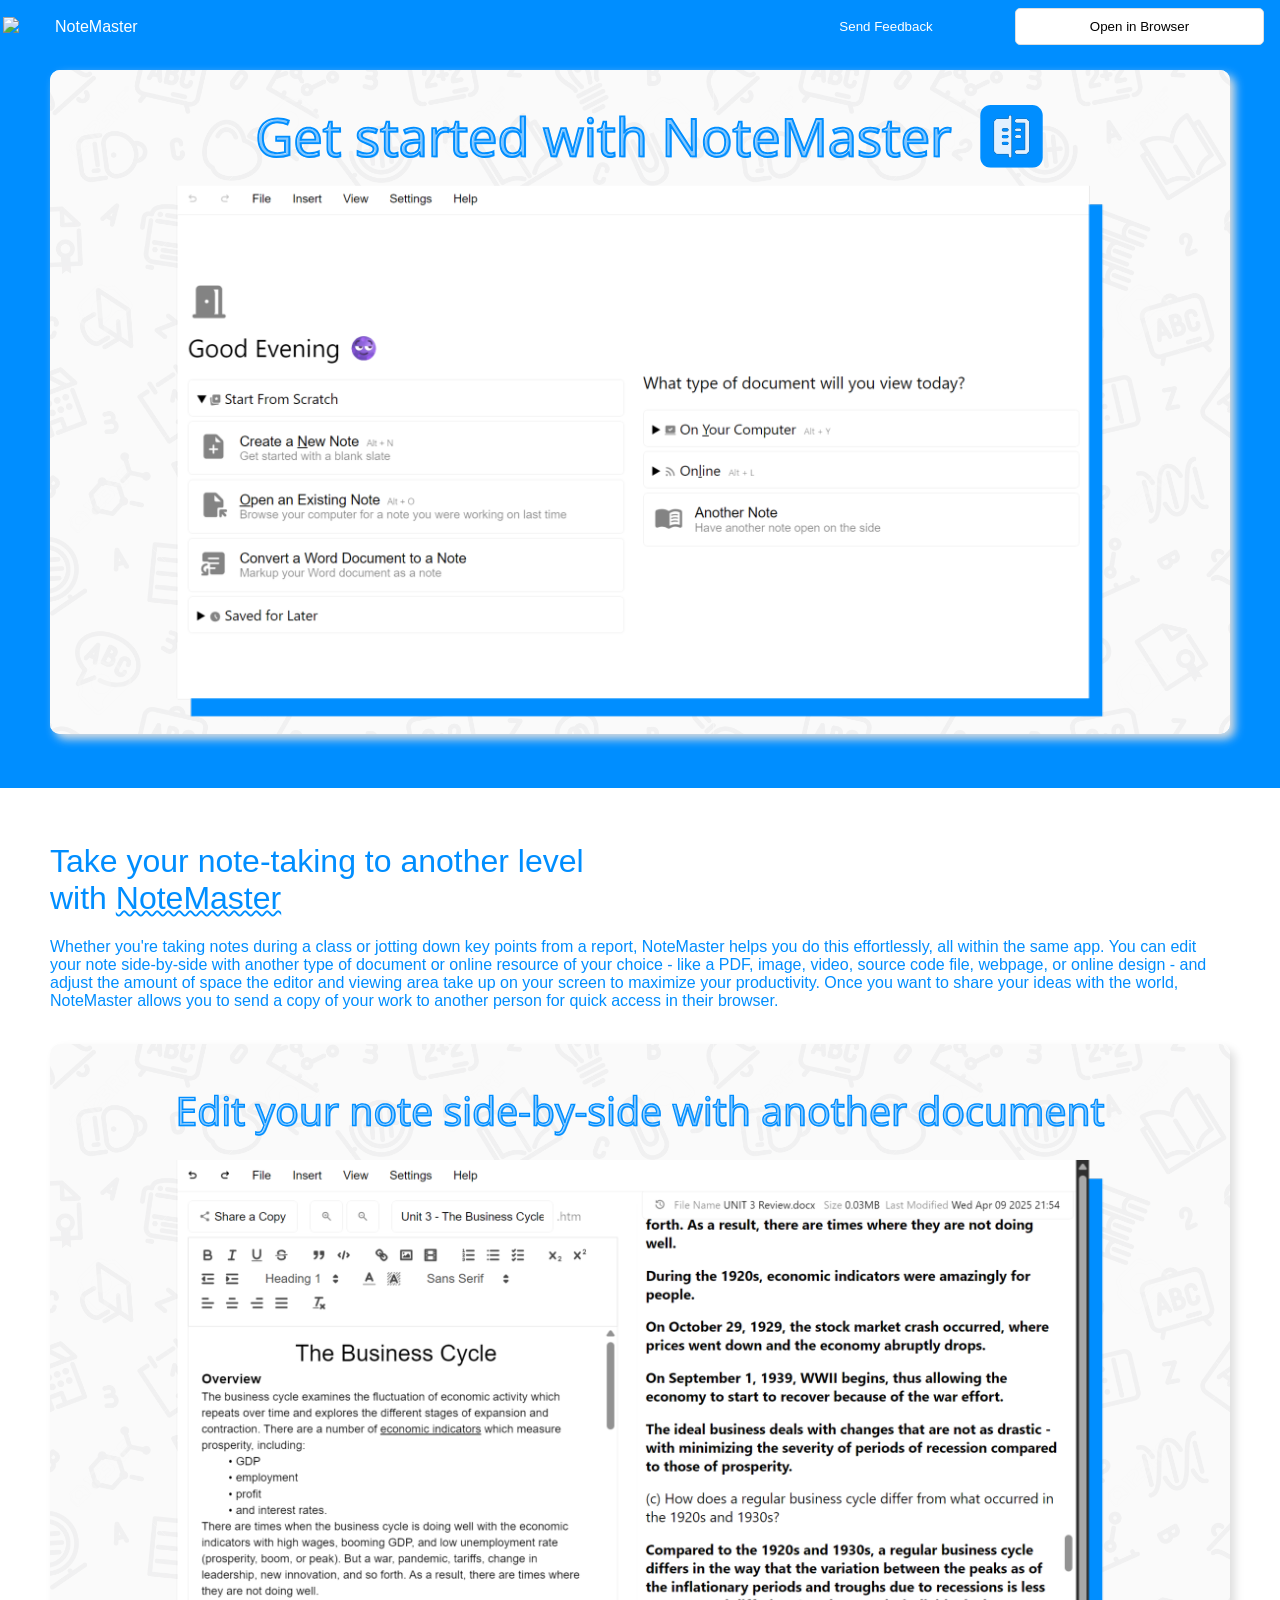
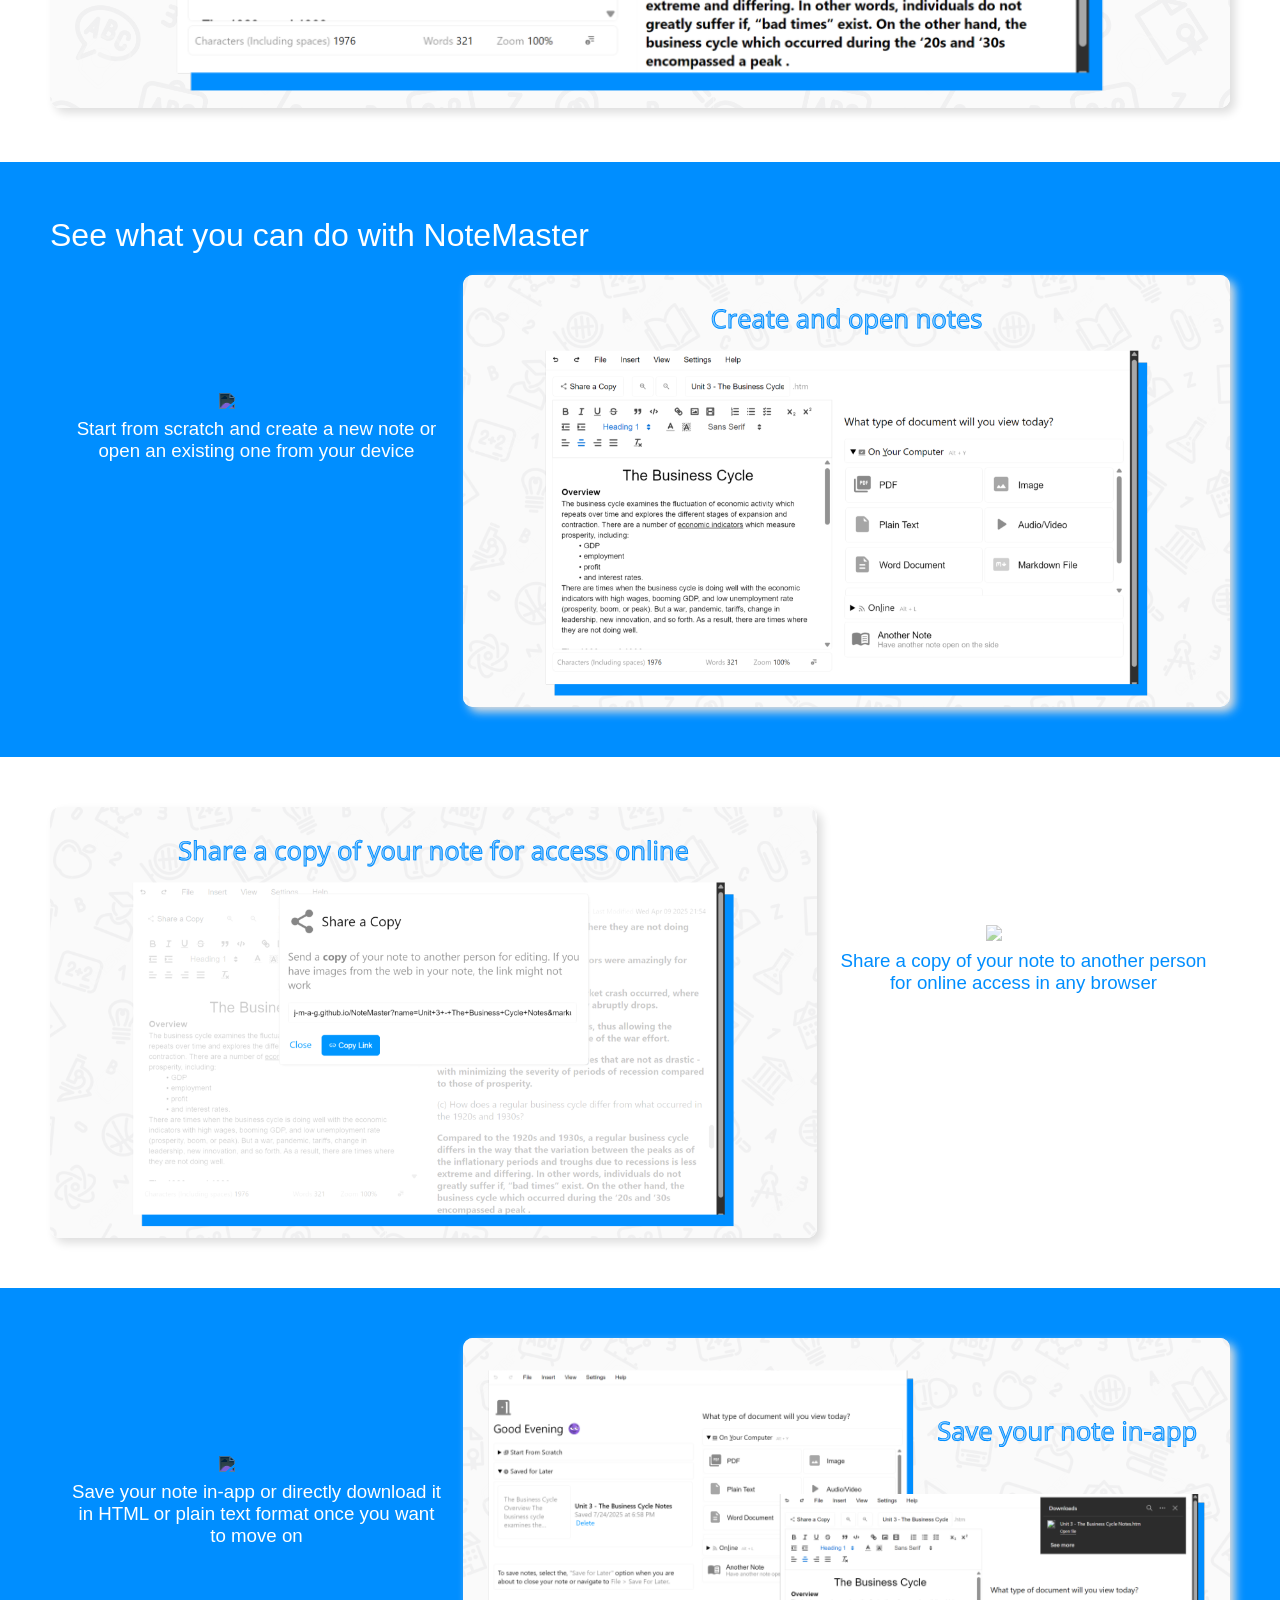
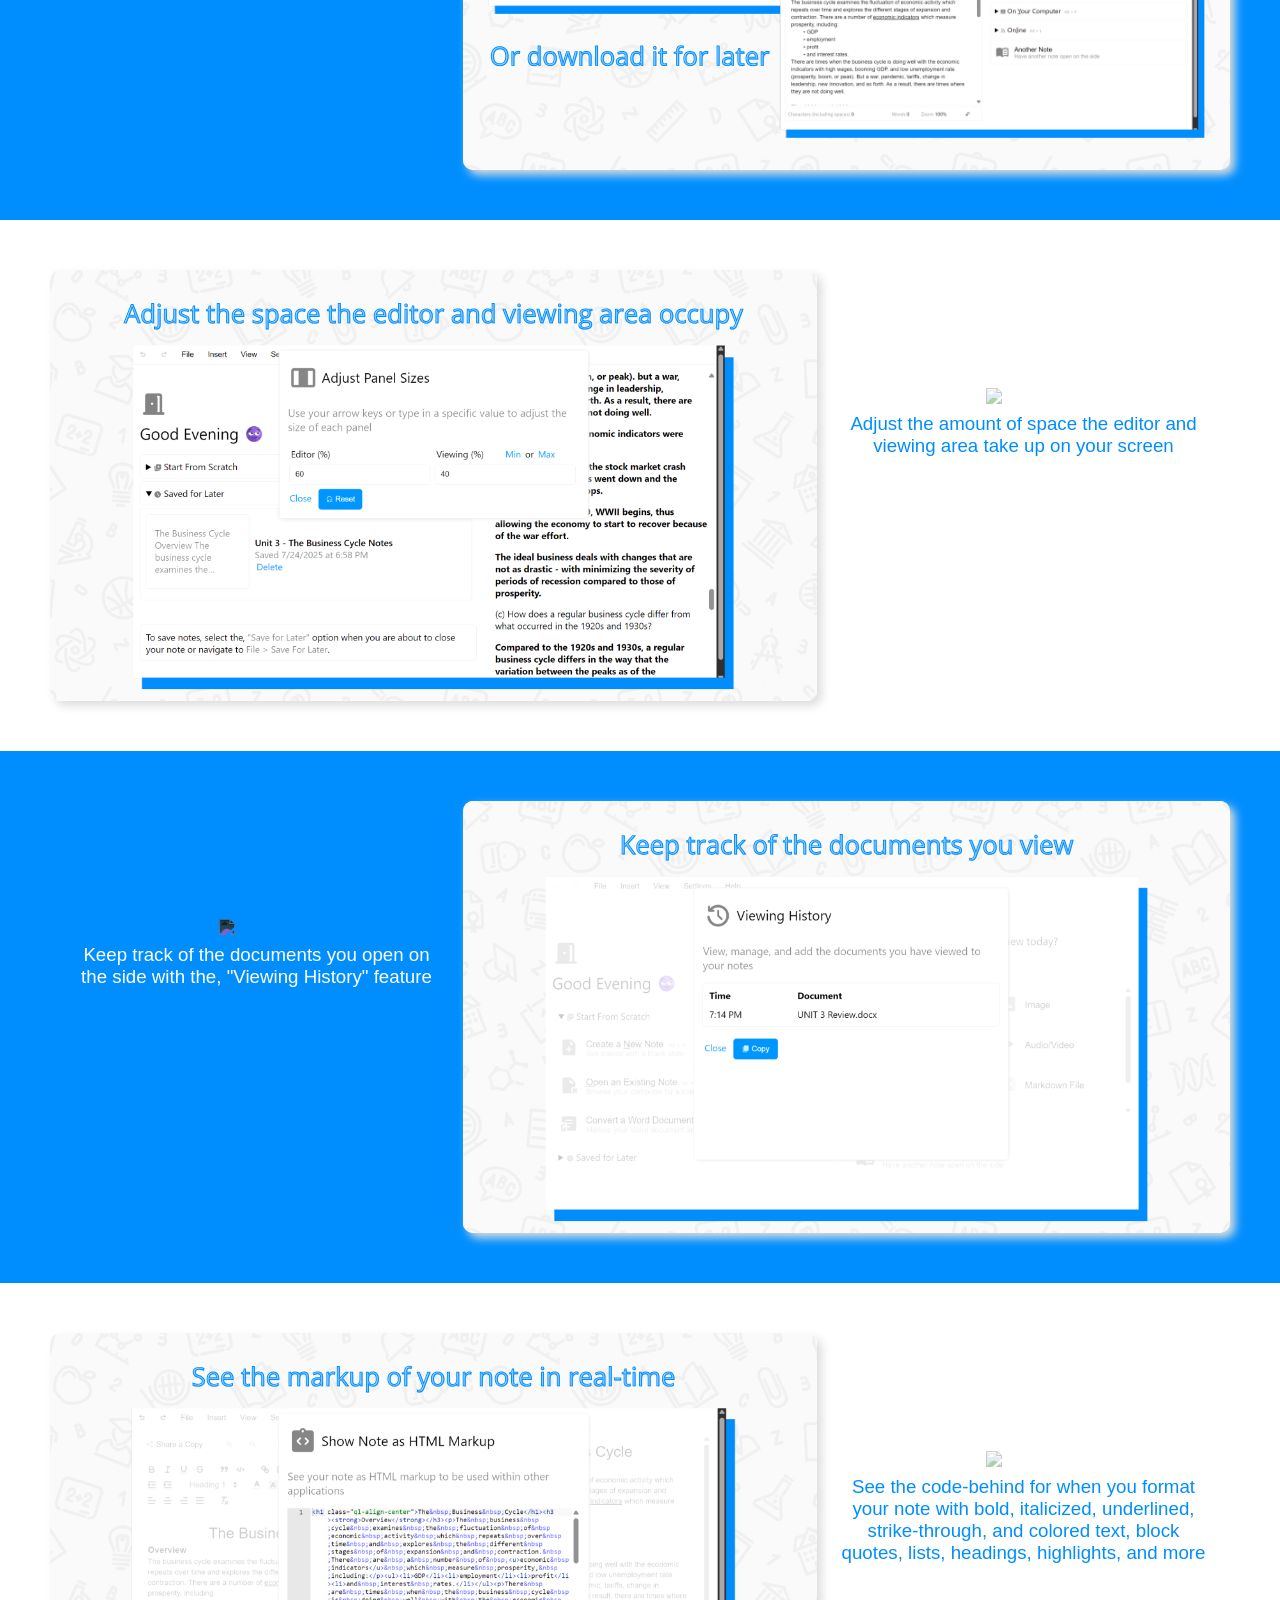
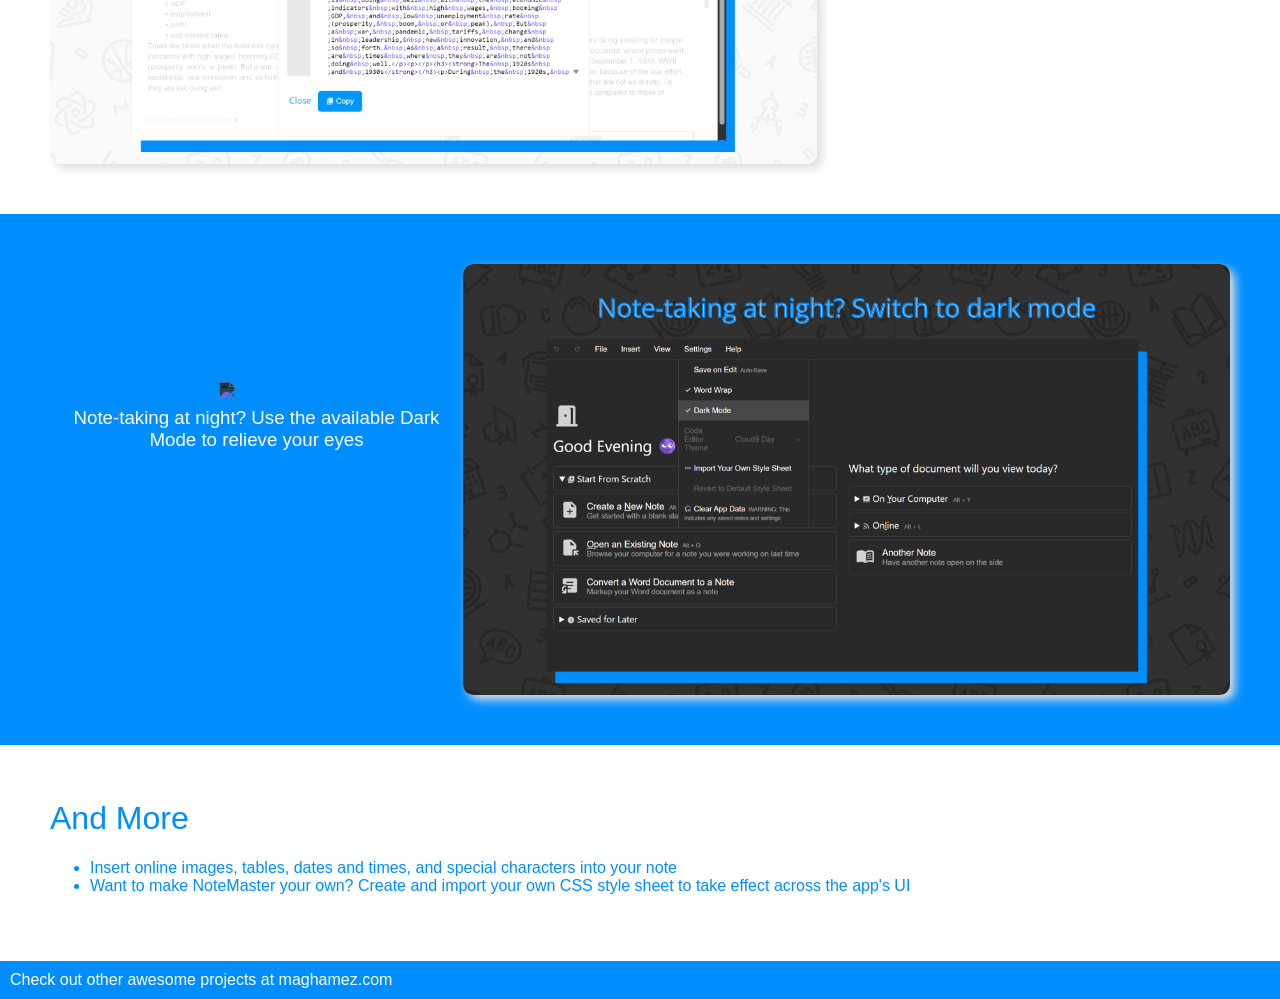
==== learn-more/index.html @ cf91b505 "Added a, "Learn More" page for users on mobile phone devices to be redirected to" ====
<!doctype html>
<html>
	<head>
		<link href="../css/index.css" rel="stylesheet" />
		<link href="../notemasterIcon.svg" rel="icon" />
		<link href="css/index.css" rel="stylesheet" />
		<meta charset="UTF-8" />
		<meta content="ie=edge" http-equiv="X-UA-Compatible" />
		<meta content="width=device-width, initial-scale=1.0" name="viewport" />
		<title>Learn More | NoteMaster</title>
	</head>

	<body
		onload="if (mobileDetect.phone() !== null) { document.querySelector('#secondaryAction').hidden = true; document.querySelector('#openInBrowser').hidden = true }"
	>
		<header>
			<table style="width: 99%">
				<tr>
					<td style="width: 48px">
						<img src="../notemasterIcon.svg" />
					</td>
					<td>NoteMaster</td>
					<div id="navigateToNoteMaster">
						<td style="width: 20%">
							<button
								id="secondaryAction"
								class="navigateToNoteMaster primaryButton"
								onclick="window.open('https://github.com/j-m-a-g/notemaster/issues', '_blank')"
							>
								Send Feedback
							</button>
						</td>
						<td style="width: 20%">
							<button
								id="openInBrowser"
								class="dialogOverlay"
								onclick="window.location.href = '../'"
							>
								Open in Browser
							</button>
						</td>
					</div>
				</tr>
			</table>
		</header>

		<div style="padding-top: 20px">
			<div class="infoSection primarySection">
				<img class="productScreenshot" src="assets/1.svg" />
			</div>
			<div class="infoSection secondarySection">
				<h1>
					Take your note-taking to another level<br />with <u>NoteMaster</u>
				</h1>
				<p>
					Whether you're taking notes during a class or jotting down key points
					from a report, NoteMaster helps you do this effortlessly, all within
					the same app. You can edit your note side-by-side with another type of
					document or online resource of your choice - like a PDF, image, video,
					source code file, webpage, or online design - and adjust the amount of
					space the editor and viewing area take up on your screen to maximize
					your productivity. Once you want to share your ideas with the world,
					NoteMaster allows you to send a copy of your work to another person
					for quick access in their browser.
				</p>
				<br />
				<img class="productScreenshot" src="assets/3.svg" />
			</div>
			<div class="infoSection primarySection">
				<h1>See what you can do with NoteMaster</h1>
				<div class="productScreenshot">
					<div>
						<img
							class="reducedIntensity primaryButton featureIcon"
							src="../assets/images/note_add_000000.svg"
						/>
						<h3>
							Start from scratch and create a new note or open an existing one
							from your device
						</h3>
					</div>
					<img class="productScreenshot" src="assets/2.svg" />
				</div>
			</div>
			<div class="infoSection secondarySection">
				<div class="productScreenshot">
					<img class="productScreenshot" src="assets/4.svg" />
					<div>
						<img
							class="reducedIntensity featureIcon"
							src="../assets/images/share_000000.svg"
						/>
						<h3>
							Share a copy of your note to another person for online access in
							any browser
						</h3>
					</div>
				</div>
			</div>
			<div class="infoSection primarySection">
				<div class="productScreenshot">
					<div>
						<img
							class="reducedIntensity primaryButton featureIcon"
							src="../assets/images/download_000000.svg"
						/>
						<h3>
							Save your note in-app or directly download it in HTML or plain
							text format once you want to move on
						</h3>
					</div>
					<img class="productScreenshot" src="assets/5.svg" />
				</div>
			</div>
			<div class="infoSection secondarySection">
				<div class="productScreenshot">
					<img class="productScreenshot" src="assets/6.svg" />
					<div>
						<img
							class="reducedIntensity featureIcon"
							src="../assets/images/fit_width_000000.svg"
						/>
						<h3>
							Adjust the amount of space the editor and viewing area take up on
							your screen
						</h3>
					</div>
				</div>
			</div>
			<div class="infoSection primarySection">
				<div class="productScreenshot">
					<div>
						<img
							class="reducedIntensity primaryButton featureIcon"
							src="../assets/images/more_time_000000.svg"
						/>
						<h3>
							Keep track of the documents you open on the side with the,
							"Viewing History" feature
						</h3>
					</div>
					<img class="productScreenshot" src="assets/7.svg" />
				</div>
			</div>
			<div class="infoSection secondarySection">
				<div class="productScreenshot">
					<img class="productScreenshot" src="assets/8.svg" />
					<div>
						<img
							class="reducedIntensity featureIcon"
							src="../assets/images/integration_instructions_000000.svg"
						/>
						<h3>
							See the code-behind for when you format your note with bold,
							italicized, underlined, strike-through, and colored text, block
							quotes, lists, headings, highlights, and more
						</h3>
					</div>
				</div>
			</div>
			<div class="infoSection primarySection">
				<div class="productScreenshot">
					<div>
						<img
							class="reducedIntensity primaryButton featureIcon"
							src="../assets/images/check_000000.svg"
						/>
						<h3>
							Note-taking at night? Use the available Dark Mode to relieve your
							eyes
						</h3>
					</div>
					<img class="productScreenshot" src="assets/9.svg" />
				</div>
			</div>
			<div class="infoSection secondarySection">
				<h1>And More</h1>
				<ul>
					<li>
						Insert online images, tables, dates and times, and special
						characters into your note
					</li>
					<li>
						Want to make NoteMaster your own? Create and import your own CSS
						style sheet to take effect across the app's UI
					</li>
				</ul>
			</div>
		</div>

		<footer>
			Check out other awesome projects at
			<a href="https://maghamez.com" target="_blank">maghamez.com</a>
		</footer>

		<script src="../assets/mobile-detect.js/mobile-detect.min.js"></script>
		<script src="../js/globalVarDeclarations-min.js"></script>
	</body>
</html>
---- css/index.css ----
:root {
  --lightAccent000: #ffffff;
  --lightAccent100: #fafafa;
  --lightAccent200: #f5f5f5;
  --lightAccent300: #f0f0f0;
  --lightAccent400: #dedede;

  --blueAccent50: #e2f1ff;
  --blueAccent100: #b9dcff;
  --blueAccent500: #008eff;
  --blueAccent600: #0080ff;
  --blueAccent700: #146dea;
}

::selection {
  background-color: #b9dcff90;
}

html,
body {
  scroll-behavior: smooth;
  user-select: none;
  font-family: "Segoe UI", Tahoma, Geneva, Verdana, sans-serif;
  margin: 0;
  background-color: var(--lightAccent100);
  animation-name: initialFadeIn;
  animation-duration: 1s;
}

h1 {
  font-size: 1.75em;
  margin-top: 5px;
  font-weight: normal;
}

h2,
h3,
h4,
h5,
h6 {
  margin-top: 5px;
  font-weight: normal;
}

a {
  color: var(--blueAccent700);
  text-decoration-line: none;
}

a:hover {
  text-decoration-line: underline;
}

img {
  -webkit-user-drag: none;
}

input[type="text"],
input[type="url"],
input[type="number"] {
  background-color: var(--lightAccent000);
  border-color: var(--lightAccent400);
  border-radius: 5px;
  border-style: solid;
  border-width: 1px;
  height: fit-content;
  padding: 10px;
}

input[type="number"]:focus,
input[type="number"]:hover,
input[type="text"]:focus,
input[type="text"]:hover,
input[type="url"]:focus,
input[type="url"]:hover,
select:focus,
select:hover {
  outline-style: none;
  border-color: var(--blueAccent500);
}

input[type="text"]::placeholder,
input[type="url"]::placeholder,
input[type="number"]::placeholder {
  filter: opacity(50%);
}

summary {
  padding: 10px;
  border-radius: 5px;
  border-style: solid;
  border-color: var(--lightAccent400);
  border-width: 1px;
  margin-bottom: 5px;
}

summary:hover {
  background-color: var(--lightAccent200);
}

summary:active {
  border-color: var(--blueAccent500);
}

select {
  padding: 10px;
  border-radius: 5px;
  border-style: solid;
  border-color: var(--lightAccent400);
}

progress {
  width: 100%;
  appearance: none;
}

progress::-webkit-progress-bar {
  background-color: var(--lightAccent100);
}

progress::-webkit-progress-value {
  background-color: var(--blueAccent500);
}

textarea {
  background-color: var(--lightAccent000);
}

img.intermediateLoading {
  animation-name: spinProgressIndicator;
  animation-iteration-count: infinite;
  animation-duration: 1s;
}

#snackbar {
  animation-name: initialFadeIn;
  animation-duration: 0.5s;
  display: none;
  box-shadow: 1px 1px 10px 1px var(--lightAccent400);
  border-radius: 5px;
  padding: 10px;
  background-color: var(--blueAccent700);
  color: var(--lightAccent000);
  z-index: 10;
  position: fixed;
  margin-top: 10px;
  margin-left: 40%;
}

#appMenu {
  width: 100%;
  position: fixed;
  z-index: 1;
  border-top-width: 0;
  border-left-width: 0;
  border-right-width: 0;
  border-bottom-width: 1px;
  border-style: solid;
  border-color: var(--lightAccent400);
  background-color: var(--lightAccent100);
}

button.menu {
  padding: 10px;
  cursor: pointer;
  background-color: transparent;
  border-style: solid;
  border-left-width: 0;
  border-right-width: 0;
  border-top-width: 0;
  border-bottom-width: 1px;
  border-color: transparent;
}

button.menu:hover {
  background-color: var(--blueAccent50);
  border-color: var(--blueAccent500);
}

button.menu:disabled,
button.menu:disabled:hover {
  opacity: 25%;
  cursor: not-allowed;
  background-color: transparent;
  border-color: transparent;
}

div.menu {
  border-style: solid;
  border-color: var(--lightAccent400);
  border-width: 1px;
  width: 22%;
  background-color: var(--lightAccent000);
  position: fixed;
  z-index: 1;
}

img.menu {
  margin-bottom: -2px;
  width: 13px;
}

button.menuDropdown {
  padding: 10px;
  cursor: pointer;
  background-color: transparent;
  border-style: solid;
  border-color: var(--lightAccent100);
  border-top-width: 0;
  border-left-width: 0;
  border-right-width: 0;
  border-bottom-width: 1px;
  width: 100%;
  text-align: left;
}

button.menuDropdown:hover {
  background-color: var(--lightAccent200);
  border-color: var(--lightAccent200);
}

button.menuDropdown:active {
  background-color: var(--lightAccent300);
}

button.menuDropdown:disabled {
  cursor: not-allowed;
}

button.menuDropdown:disabled:hover {
  background-color: transparent;
  border-color: var(--lightAccent100);
}

hr.menuDropdown {
  margin-top: 0;
  margin-bottom: 0;
  border-style: solid;
  border-color: var(--lightAccent400);
}

span.menuDropdown {
  margin-left: 1%;
  font-size: 10px;
}

button.navButton {
  overflow: hidden;
  padding: 10px;
  text-overflow: ellipsis;
  background-color: var(--lightAccent000);
  border-radius: 5px;
  border-style: solid;
  height: fit-content;
  width: 37px;
  border-width: 1px;
  border-color: var(--lightAccent400);
}

button.navButton:hover {
  background-color: var(--lightAccent200);
}

button.navButton:active {
  border-color: var(--blueAccent500);
}

.navSeparation {
  margin-right: 10px;
}

td.appSection {
  padding: 10px;
  background-color: var(--lightAccent100);
  border-radius: 5px;
  width: 50%;
  height: 100%;
}

button.appSection {
  text-align: left;
  background-color: transparent;
  border-style: solid;
  border-color: var(--lightAccent400);
  border-width: 1px;
  margin-bottom: 5px;
  padding: 10px;
  width: 100%;
  border-radius: 5px;
}

button.appSection:hover {
  background-color: var(--lightAccent200);

  img.appSection {
    filter: grayscale(0%);
  }
}

button.appSection:active {
  background-color: var(--lightAccent300);
  border-color: var(--blueAccent500);
}

img.appSection {
  margin-right: 10px;
  width: 32px;
  filter: grayscale(100%);
}

#nothingSavedIndicator {
  margin-top: 5px;
  background-color: var(--lightAccent200);
  padding: 10px;
  border-radius: 5px;
  border-color: var(--lightAccent400);
  border-style: solid;
  border-width: 1px;
}

div.savedNote {
  padding: 10px;
  width: 95%;
  display: flex;
  margin-bottom: 5px;
  background-color: var(--lightAccent200);
  border-color: var(--lightAccent400);
  border-style: solid;
  border-width: 1px;
  border-radius: 5px;
}

div.savedNote:hover {
  background-color: var(--lightAccent300);
}

span.savedNoteTitle {
  display: -webkit-box;
  -webkit-line-clamp: 1;
  -webkit-box-orient: vertical;
  overflow: hidden;
  text-overflow: ellipsis;
  font-weight: 500;
}

div.savedNoteTitle {
  display: block;
  margin-top: auto;
  margin-bottom: auto;
  margin-left: 10px;
}

div.savedNotePreview {
  padding: 15px;
  width: 150px;
  height: 100px;
  background-color: var(--lightAccent000);
  border-radius: 5px;
  margin-bottom: 10px;
  border-style: solid;
  border-color: var(--lightAccent400);
  border-width: 1px;
}

span.savedNotePreview {
  display: -webkit-box;
  -webkit-line-clamp: 4;
  -webkit-box-orient: vertical;
  overflow: hidden;
  text-overflow: ellipsis;
  width: 100%;
}

span.buttonHeading {
  font-size: 16px;
}

.helperText {
  padding-top: 7px;
  opacity: 50%;
}

h4.helperText {
  font-weight: normal;
}

img.reducedIntensity {
  opacity: 50%;
}

div.dialogOverlay {
  box-shadow: 1px 1px 10px 1px var(--lightAccent400);
  border-color: var(--lightAccent400);
  border-style: solid;
  border-width: 1px;
  padding: 15px;
  position: fixed;
  background-color: var(--lightAccent000);
  z-index: 2;
  overflow-x: hidden;
  overflow-y: auto;
  margin-left: 25%;
  margin-right: 25%;
  margin-top: 1%;
  width: 50%;
  height: fit-content;
  border-radius: 5px;
  animation-name: initialFadeIn;
  animation-duration: 0.25s;
}

h2.dialogOverlay {
  padding-left: 5px;
  padding-top: 8px;
}

button.primaryButton {
  overflow: hidden;
  text-overflow: ellipsis;
  width: 100%;
  height: fit-content;
  padding: 10px;
  border-radius: 5px;
  border-style: solid;
  border-width: 1px;
  border-color: var(--blueAccent500);
  background-color: var(--blueAccent500);
  color: var(--lightAccent000);
}

button.primaryButton:hover {
  background-color: var(--blueAccent600);
  border-color: var(--blueAccent600);
}

button.primaryButton:active {
  background-color: var(--blueAccent700);
  border-color: var(--lightAccent400);
}

button.dialogOverlay:disabled,
button.primaryButton:disabled {
  cursor: not-allowed;
}

img.primaryButton {
  filter: invert(100%);
  opacity: 75%;
}

button.dialogOverlay {
  overflow: hidden;
  text-overflow: ellipsis;
  width: 100%;
  height: fit-content;
  padding: 10px;
  border-radius: 5px;
  border-style: solid;
  border-width: 1px;
  background-color: var(--lightAccent000);
  border-color: var(--lightAccent400);
}

button.dialogOverlay:hover {
  background-color: var(--lightAccent200);
}

button.dialogOverlay:active {
  border-color: var(--blueAccent500);
}

a.hyperlinkButton {
  padding-left: 3px;
  padding-right: 3px;
  padding-bottom: 3px;
  border-radius: 5px;
  cursor: pointer;
  color: var(--blueAccent500);
}

a.hyperlinkButton:hover {
  background-color: #008eff10;
  text-decoration: none;
}

span.copyOnClick:hover {
  cursor: pointer;
  background-color: var(--blueAccent50);
}

span.copyOnClick:active {
  background-color: var(--blueAccent100);
}

#mainEditor {
  background-color: var(--lightAccent000);
  height: 60%;
  overflow: auto;
  word-wrap: break-word;
  border-color: var(--lightAccent400);
  border-bottom-left-radius: 5px;
  border-bottom-right-radius: 5px;
}

#mainEditor:active {
  border-color: var(--blueAccent500);
}

input.pageStyle {
  width: 75%;
}

select.pageStyle {
  width: 100%;
}

nav.statusBar {
  border-style: solid;
  border-width: 1px;
  font-size: 12px;
  border-color: var(--lightAccent400);
  margin-top: 5px;
  border-radius: 5px;
  background-color: var(--lightAccent200);
  padding: 5px;
}

div.saveBeforeClosing {
  left: 0;
  top: 0;
  position: fixed;
  z-index: 1;
  width: 100%;
  height: 100%;
}

h1.saveBeforeClosing {
  line-height: normal;
  text-align: center;
}

h3.saveBeforeClosing {
  line-height: 25px;
  text-align: center;
}

#dialogFocusBackground {
  left: 0;
  top: 0;
  position: fixed;
  z-index: 1;
  width: 100%;
  height: 100%;
  background-color: rgba(255, 255, 255, 0.75);
}

#noteName:focus {
  width: 85%;
}

#noteHTML {
  margin-bottom: 5px;
  width: 100%;
  height: 55%;
}

#viewingHistoryTable {
  width: 100%;
  background-color: var(--lightAccent200);
  border-color: var(--lightAccent400);
  border-style: solid;
  border-width: 1px;
  border-radius: 5px;
  border-spacing: 10px;
}

button.warningBanner {
  background-color: transparent;
  border-style: none;
  cursor: pointer;
}

div.symbolContainer {
  width: 50px;
  height: 50px;
  border-width: 1px;
  border-style: solid;
  background-color: var(--lightAccent000);
  border-color: var(--lightAccent300);
  margin-right: 5px;
  margin-bottom: 5px;
  border-radius: 5px;
}

div.symbolContainer:hover {
  background-color: var(--lightAccent200);
  transform: scale(150%);
}

img.gettingStartedDialog {
  width: 100%;
  border-style: solid;
  border-width: 1px;
  border-color: var(--lightAccent300);
  border-radius: 5px;
}

#mobileSizeIndication {
  backdrop-filter: blur(10px);
  display: none;
}

#embeddedCode {
  font-family: "Segoe UI", Tahoma, Geneva, Verdana, sans-serif;
  width: 95%;
  height: 100%;
  padding: 5px;
  border-radius: 5px;
  border-style: solid;
  resize: none;
  word-wrap: normal;
  border-color: var(--lightAccent400);
}

#embeddedCode:focus {
  outline: none;
  border-color: var(--blueAccent500);
}

#symbolsDisplay {
  height: 250px;
  padding: 15px;
  display: flex;
  flex-wrap: wrap;
  overflow-y: auto;
}

@media screen and (max-width: 601px) {
  #mobileSizeIndication {
    display: initial;
  }
}

@keyframes initialFadeIn {
  from {
    opacity: 0;
  }

  to {
    opacity: 1;
  }
}

@keyframes spinProgressIndicator {
  from {
    rotate: 0;
  }

  to {
    rotate: 360deg;
  }
}
---- learn-more/css/index.css ----
html,
body {
	background-color: var(--blueAccent500);
	scroll-behavior: smooth;
}

header {
	color: var(--lightAccent000);
	position: fixed;
	width: 100%;
	background-color: var(--blueAccent500);
	padding-top: 5px;
	padding-bottom: 5px;
	z-index: 1;
}

footer {
	color: var(--lightAccent000);
	background-color: var(--blueAccent500);
	padding: 10px;
}

footer > a {
	color: var(--lightAccent000);
	font-weight: 500;
}

h1 {
	font-size: 2em;
	font-weight: 500;
}

h3 {
	text-align: center;
	font-weight: 500;
}

p {
	font-weight: 500;
}

img {
	width: 100%;
}

u {
	text-decoration-style: wavy;
	text-decoration-thickness: 2px;
}

div.infoSection {
	padding: 50px;
}

div.primarySection {
	background-color: var(--blueAccent500);
	color: var(--lightAccent000);
}

div.secondarySection {
	background-color: var(--lightAccent000);
	color: var(--blueAccent500);
}

div.productScreenshot {
	display: flex;
}

div.productScreenshot > div {
	padding-top: 10%;
	padding-left: 20px;
	padding-right: 20px;
}

div.productScreenshot > img.productScreenshot {
	width: 65%;
}

img.productScreenshot {
	border-radius: 10px;
	box-shadow: 5px 5px 10px var(--lightAccent400);
}

img.featureIcon {
	margin-left: 40%;
	width: 48px;
}

/* Accommodates webpage for mobile devices */
@media only screen and (max-width: 600px) {
	div.productScreenshot {
		display: block;
	}

	div.productScreenshot > img.productScreenshot {
		width: 100%;
	}
}
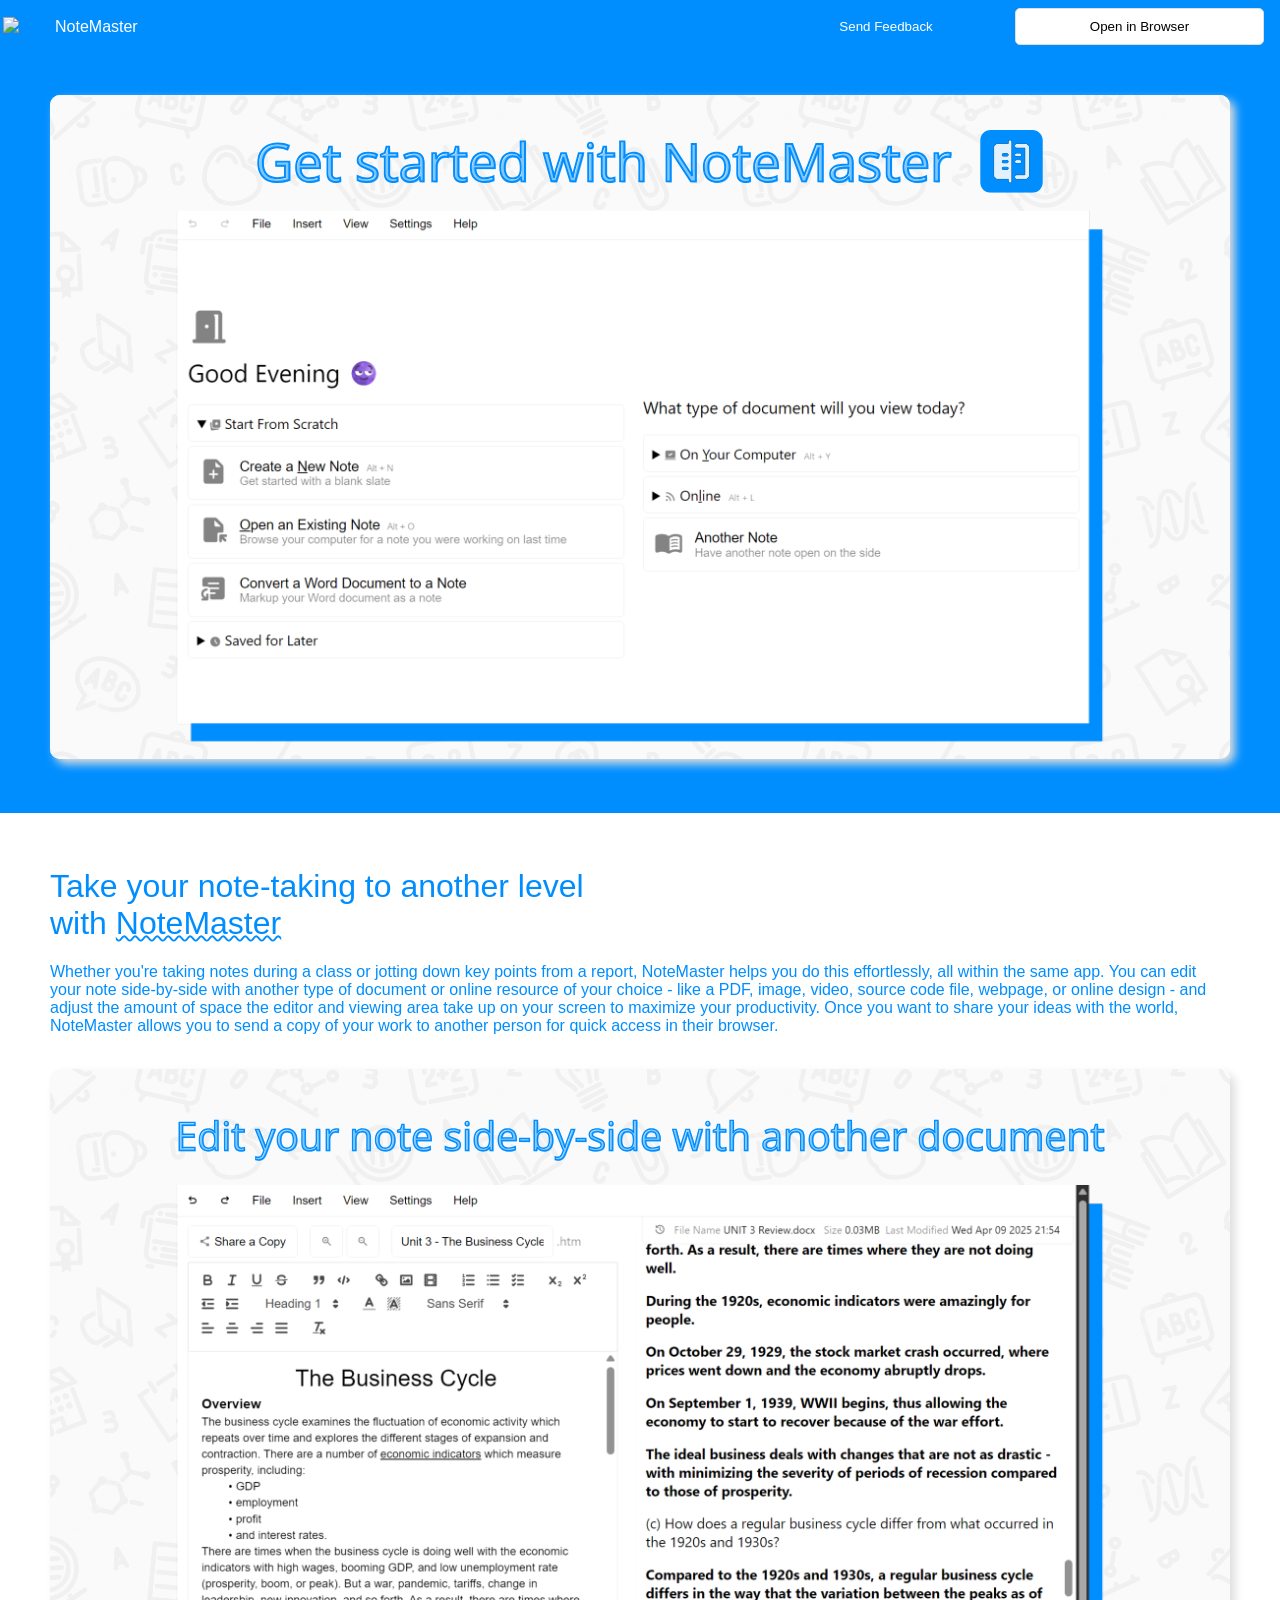
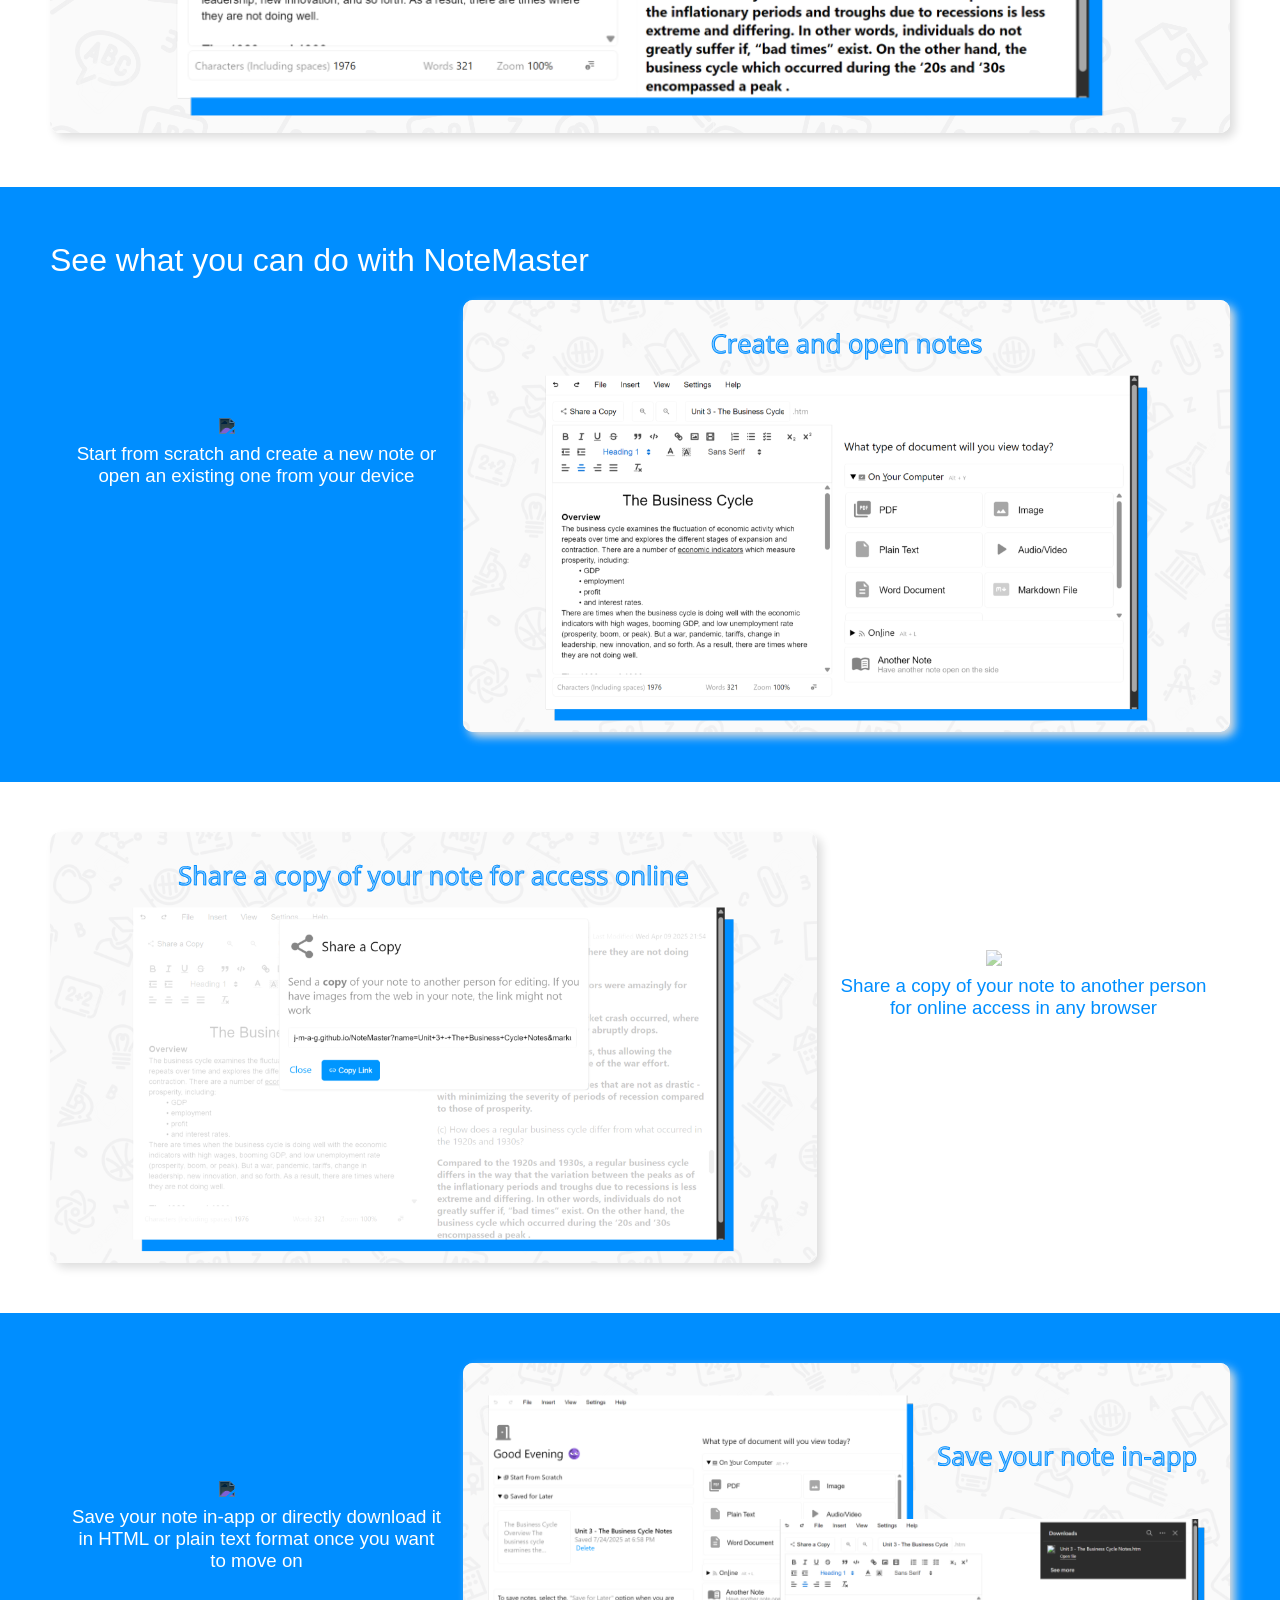
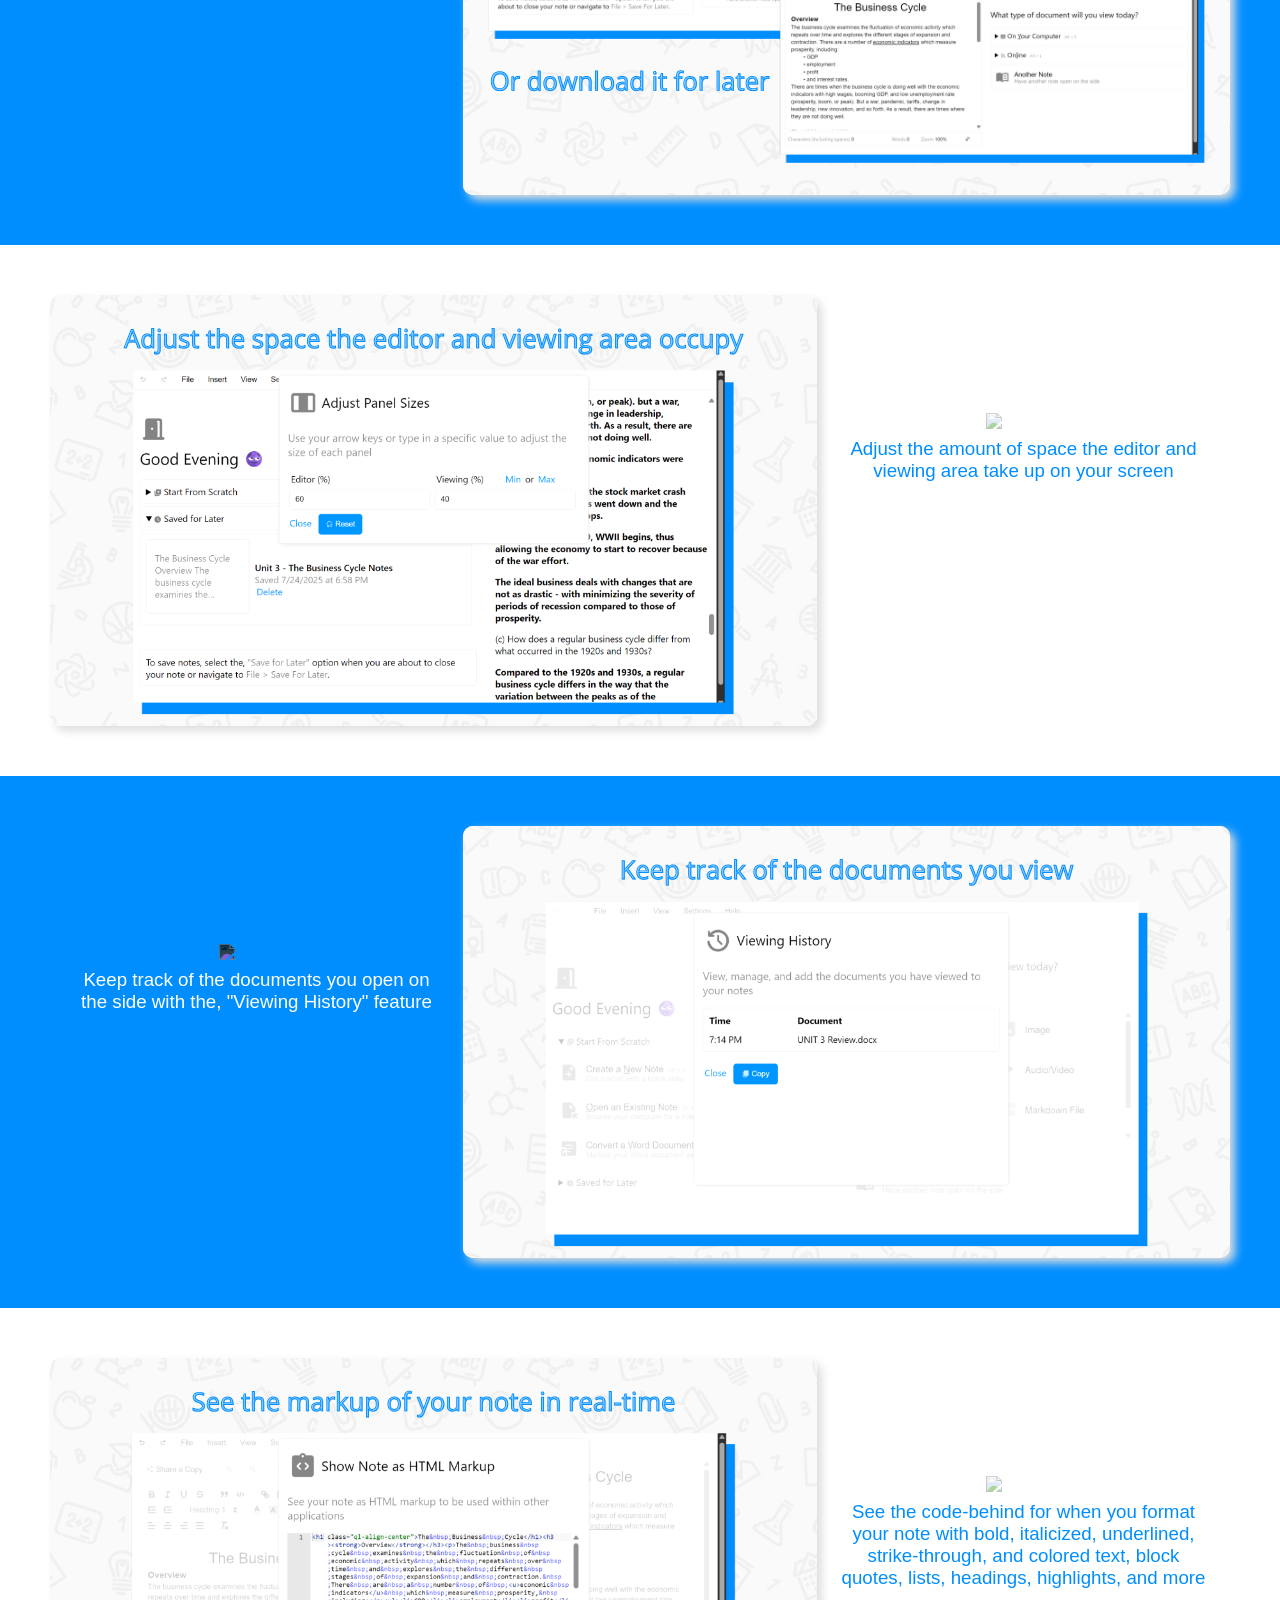
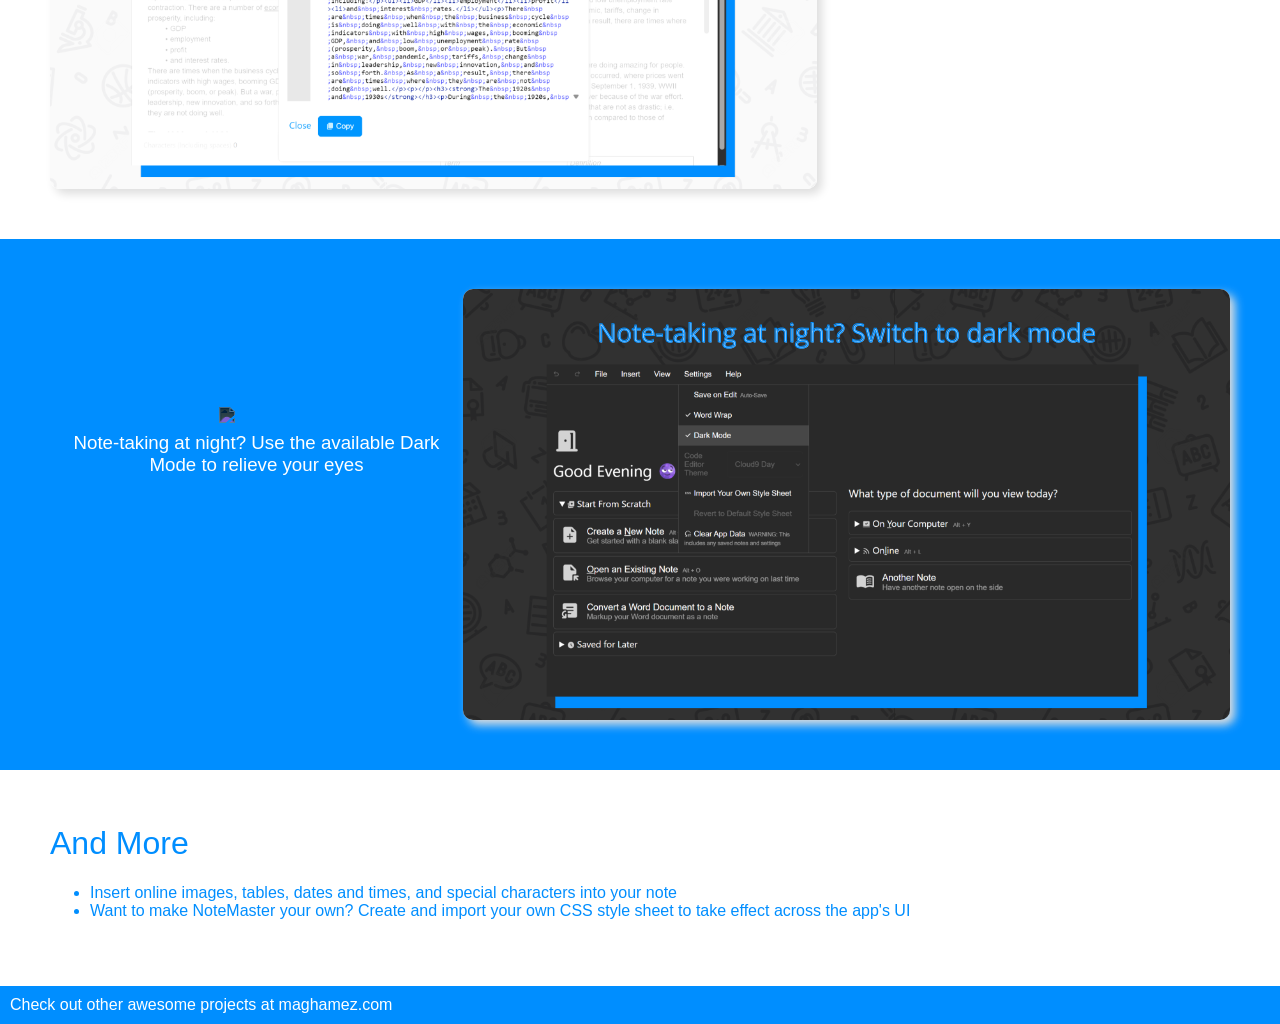
==== commit e1d0e640: "Updated, "Learn More" website styling on mobile devices" ====
--- a/learn-more/index.html
+++ b/learn-more/index.html
@@ -44,7 +44,7 @@
 			</table>
 		</header>
 
-		<div style="padding-top: 20px">
+		<div style="padding-top: 45px">
 			<div class="infoSection primarySection">
 				<img class="productScreenshot" src="assets/1.svg" />
 			</div>
--- a/learn-more/css/index.css
+++ b/learn-more/css/index.css
@@ -88,6 +88,10 @@
 
 /* Accommodates webpage for mobile devices */
 @media only screen and (max-width: 600px) {
+	div.infoSection {
+		padding: 25px;
+	}
+
 	div.productScreenshot {
 		display: block;
 	}
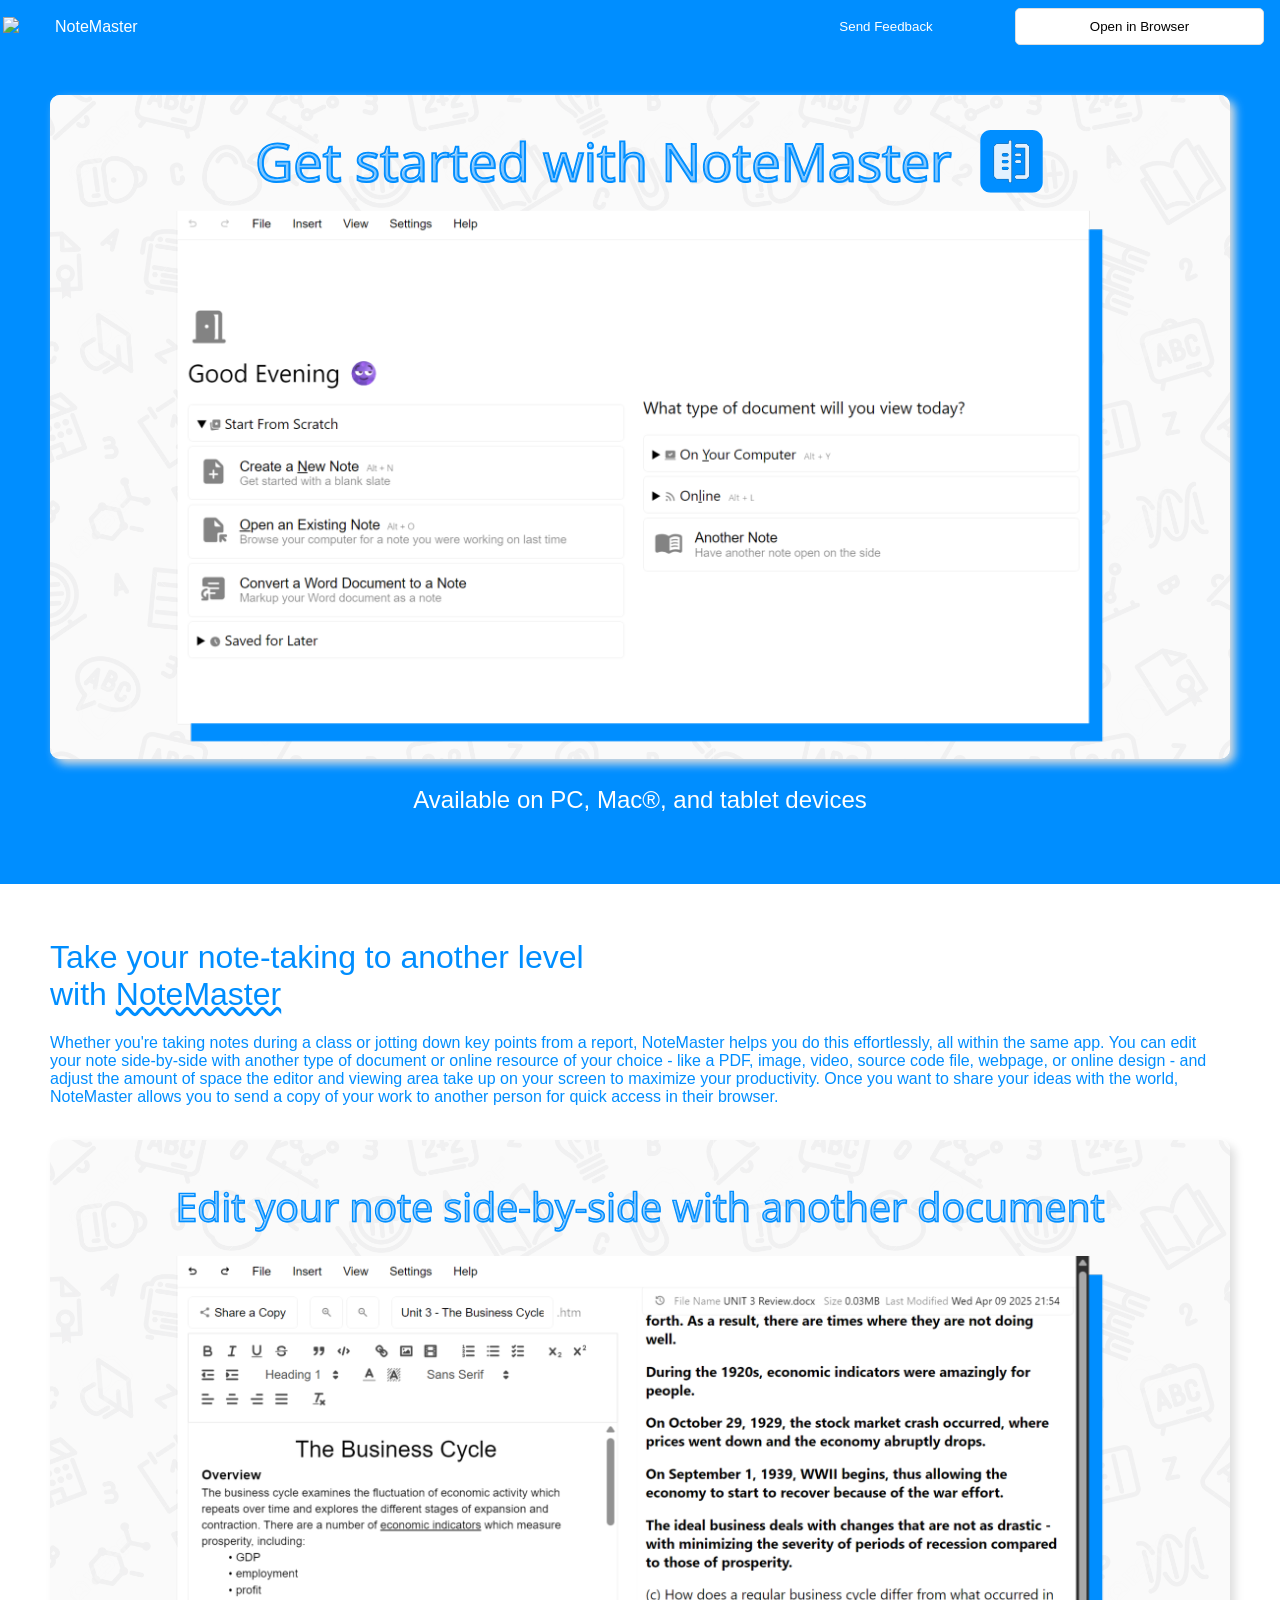
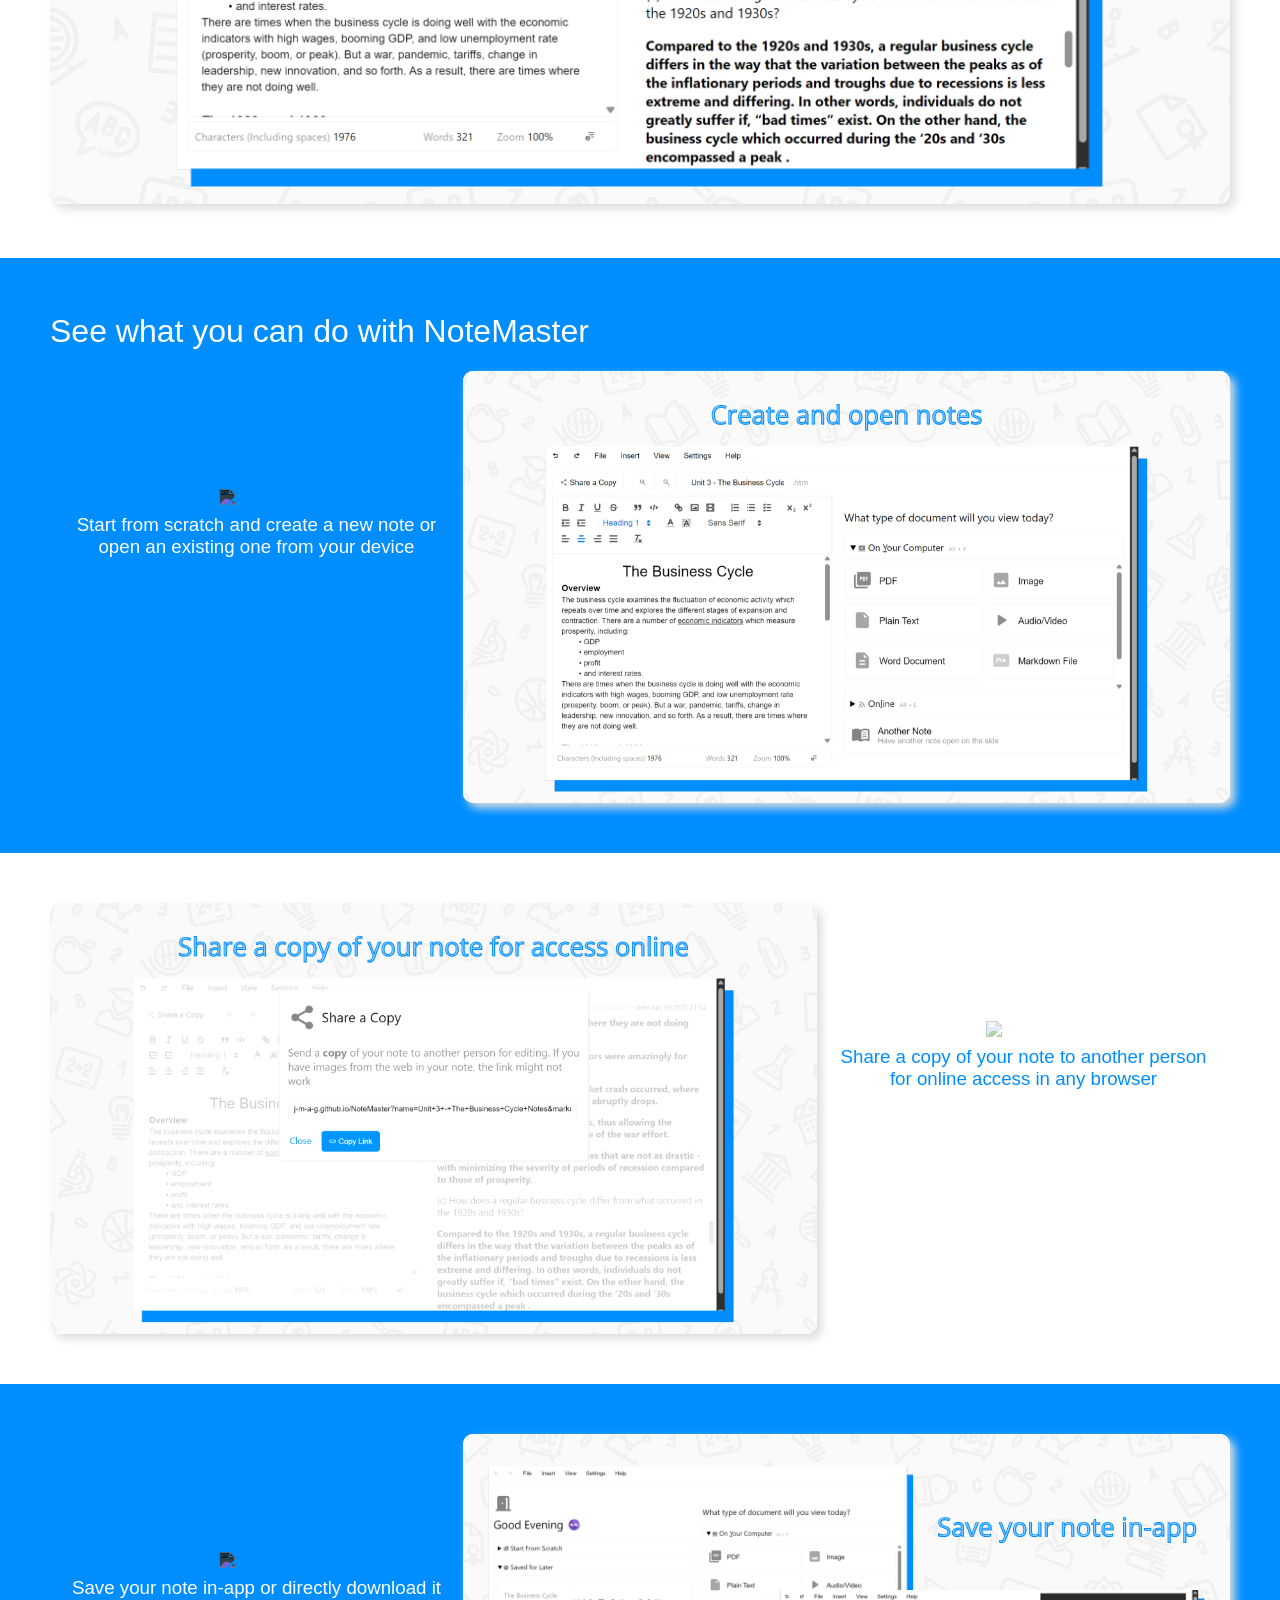
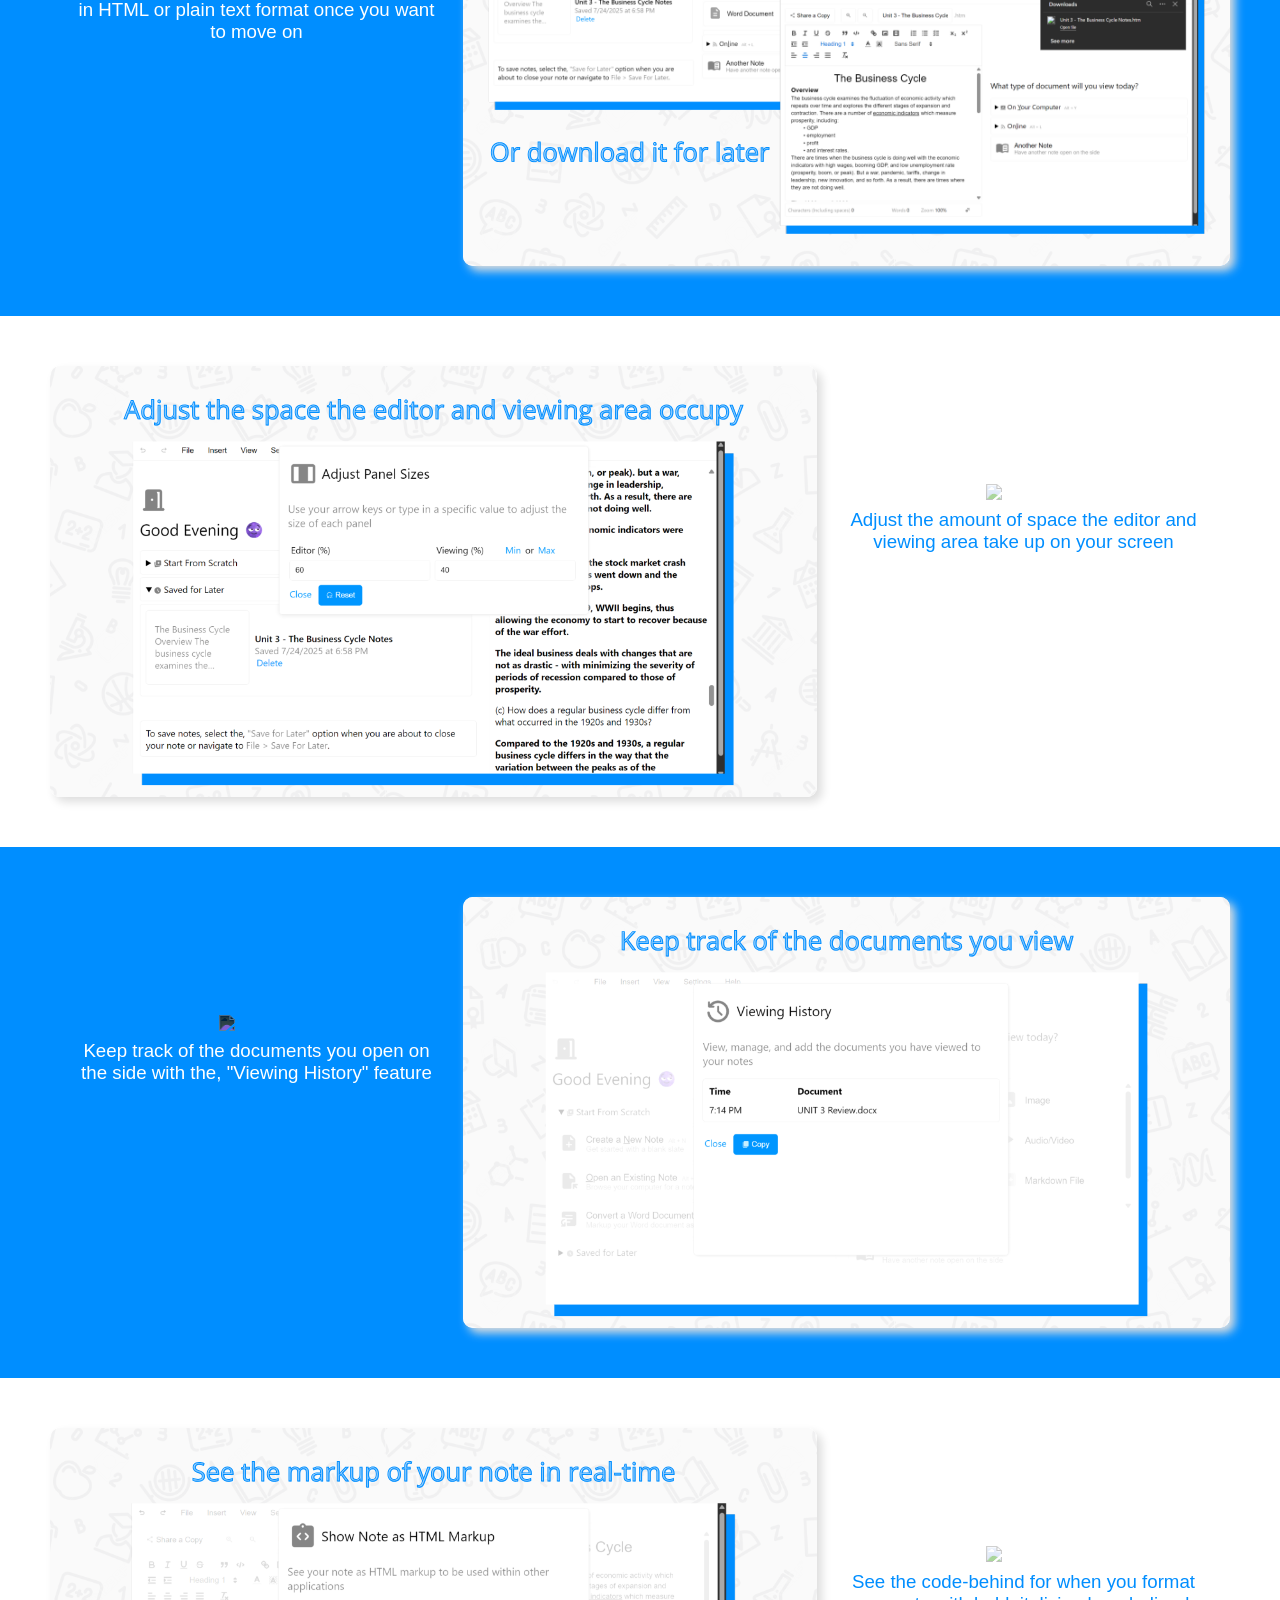
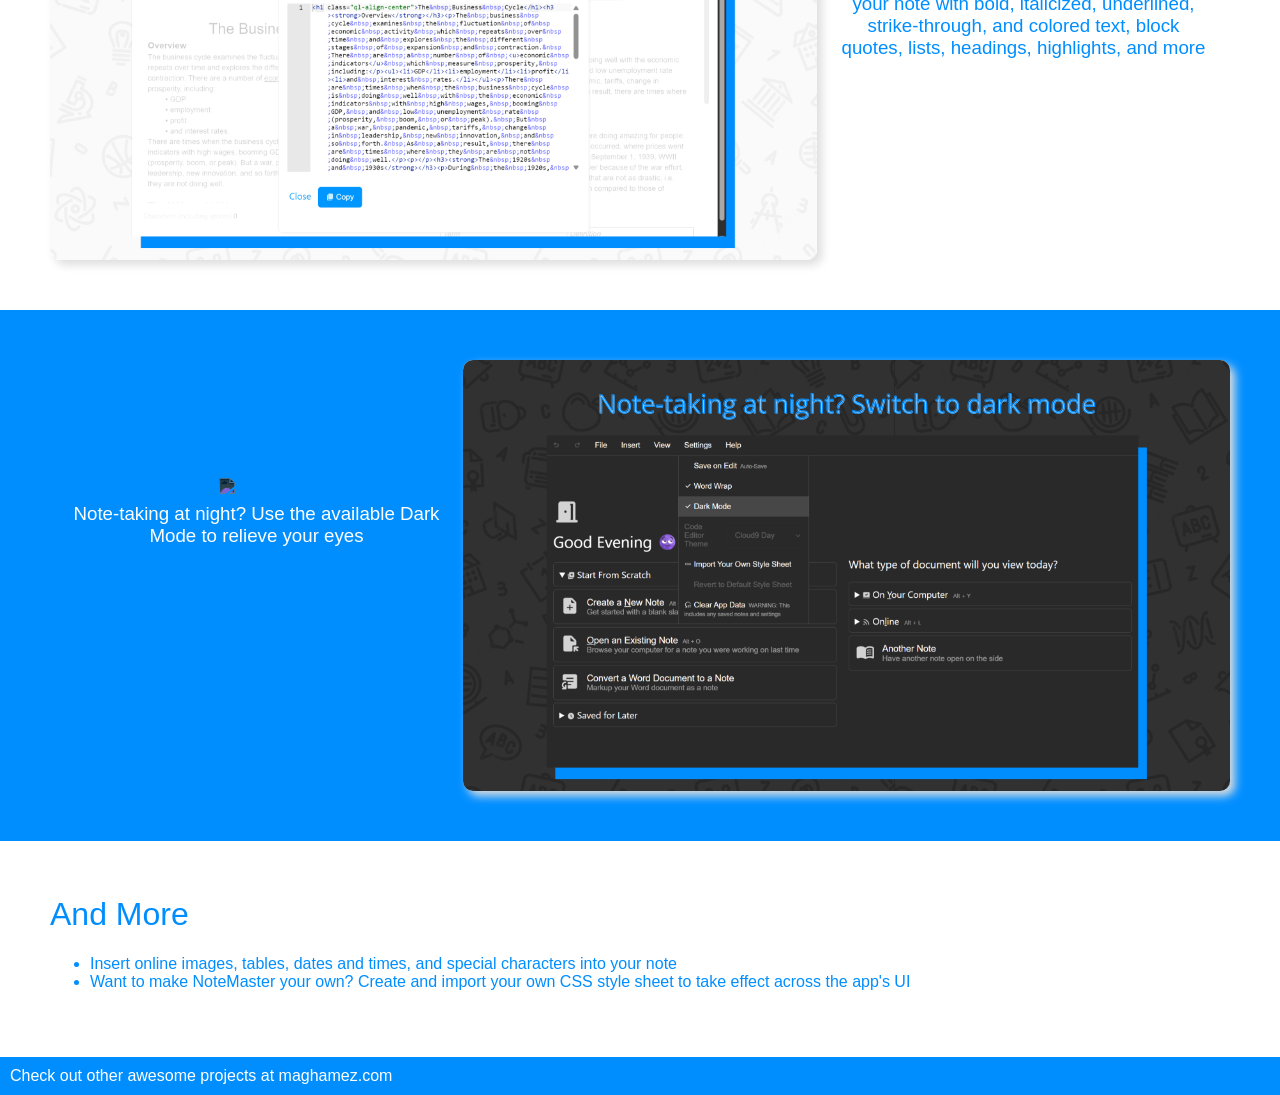
==== commit 7fc16301: "Began implementing JSDoc comments into the codebase" ====
--- a/learn-more/index.html
+++ b/learn-more/index.html
@@ -11,7 +11,7 @@
 	</head>
 
 	<body
-		onload="if (mobileDetect.phone() !== null) { document.querySelector('#secondaryAction').hidden = true; document.querySelector('#openInBrowser').hidden = true }"
+		onload="const mobileDetect = new MobileDetect(window.navigator.userAgent); if (mobileDetect.phone() !== null) { document.querySelector('#secondaryAction').hidden = true; document.querySelector('#openInBrowser').hidden = true }"
 	>
 		<header>
 			<table style="width: 99%">
@@ -47,6 +47,11 @@
 		<div style="padding-top: 45px">
 			<div class="infoSection primarySection">
 				<img class="productScreenshot" src="assets/1.svg" />
+				<br />
+				<br />
+				<h2 style="text-align: center">
+					Available on PC, Mac®, and tablet devices
+				</h2>
 			</div>
 			<div class="infoSection secondarySection">
 				<h1>
@@ -194,6 +199,5 @@
 		</footer>
 
 		<script src="../assets/mobile-detect.js/mobile-detect.min.js"></script>
-		<script src="../js/globalVarDeclarations-min.js"></script>
 	</body>
 </html>
--- a/learn-more/css/index.css
+++ b/learn-more/css/index.css
@@ -45,7 +45,6 @@
 
 u {
 	text-decoration-style: wavy;
-	text-decoration-thickness: 2px;
 }
 
 div.infoSection {
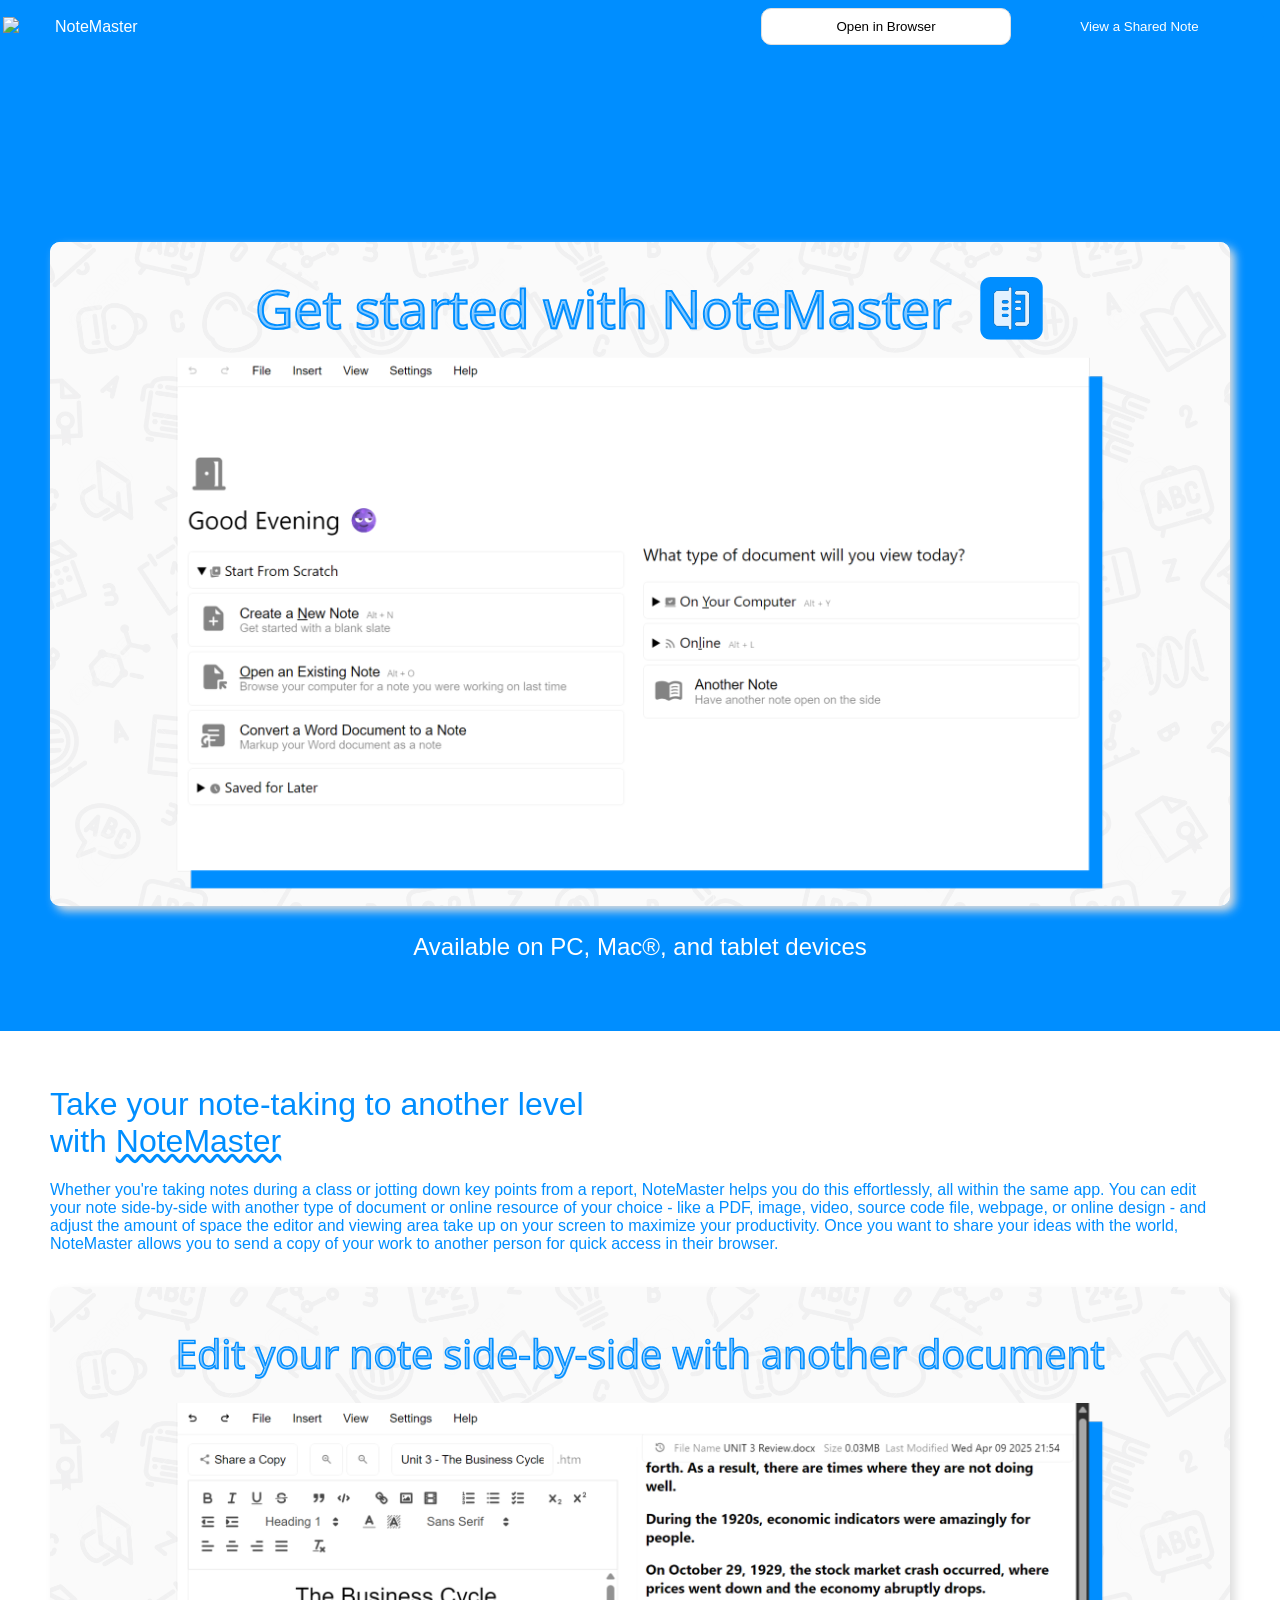
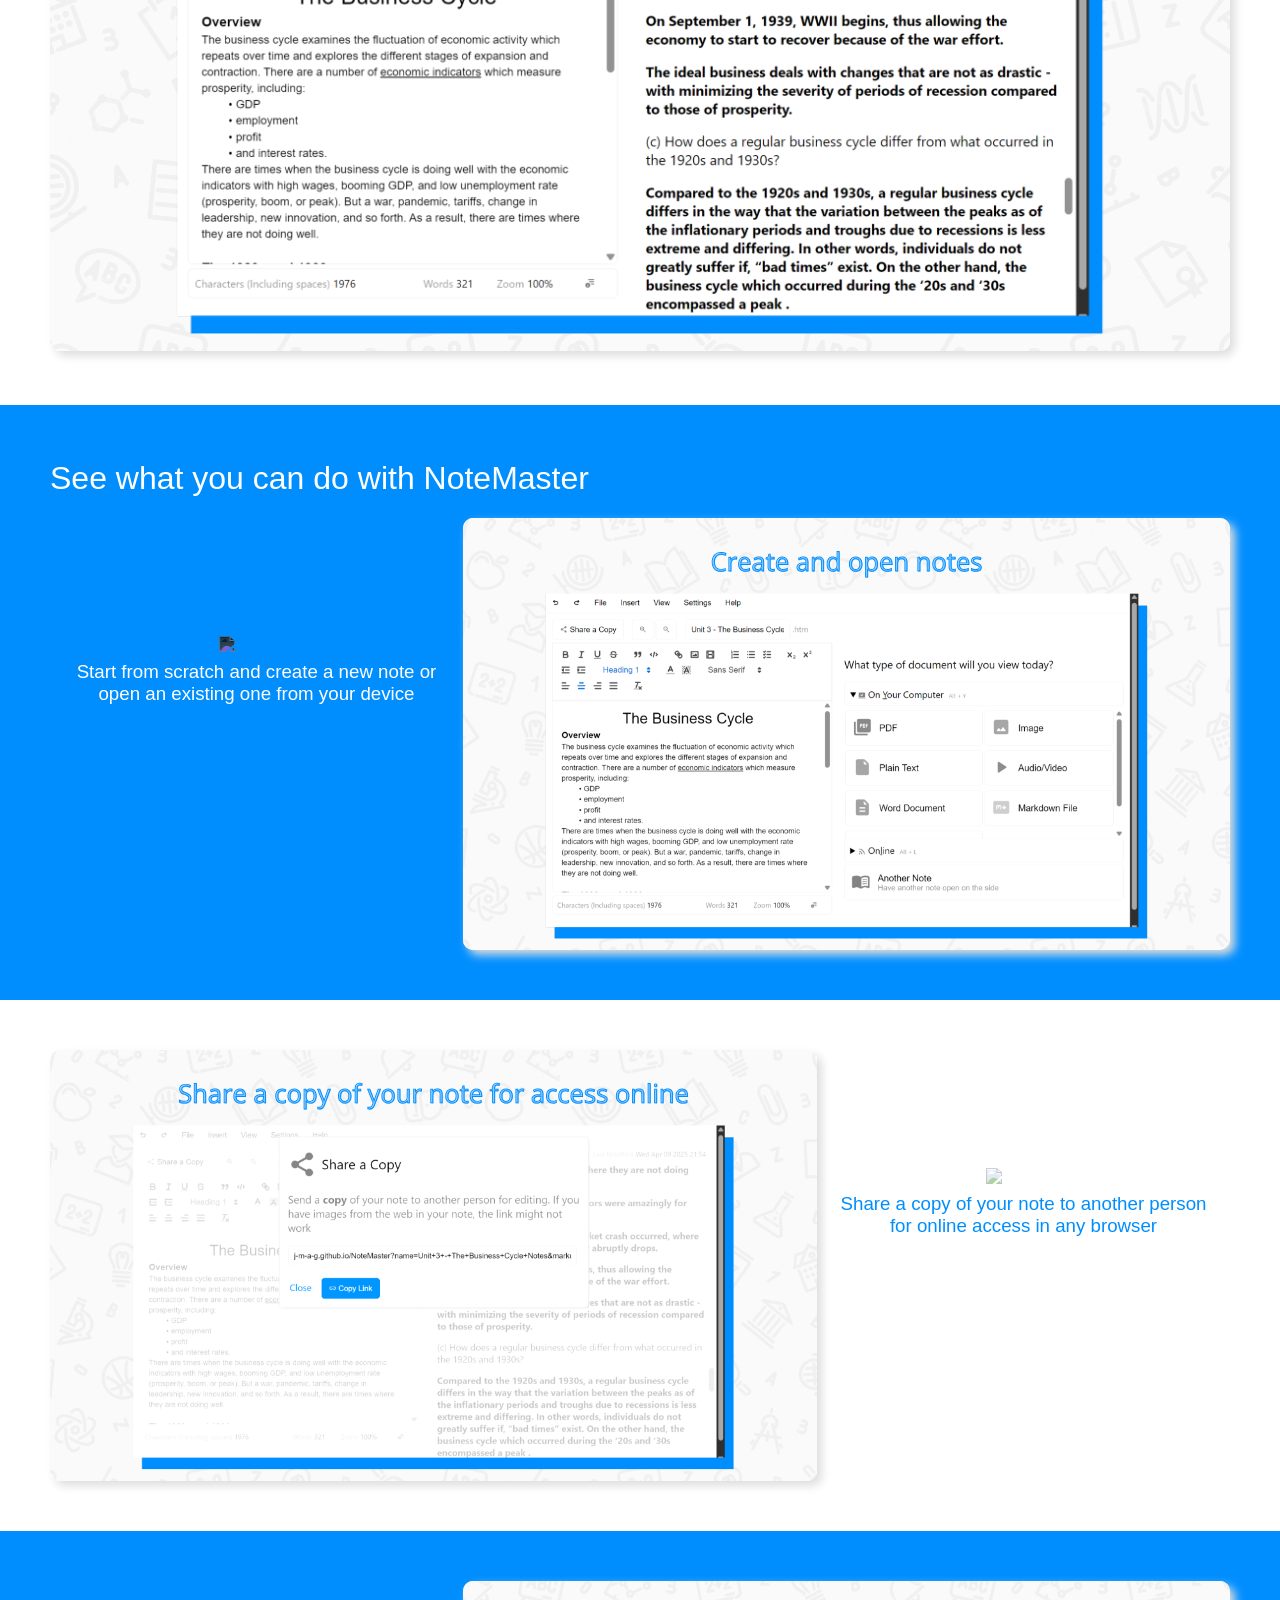
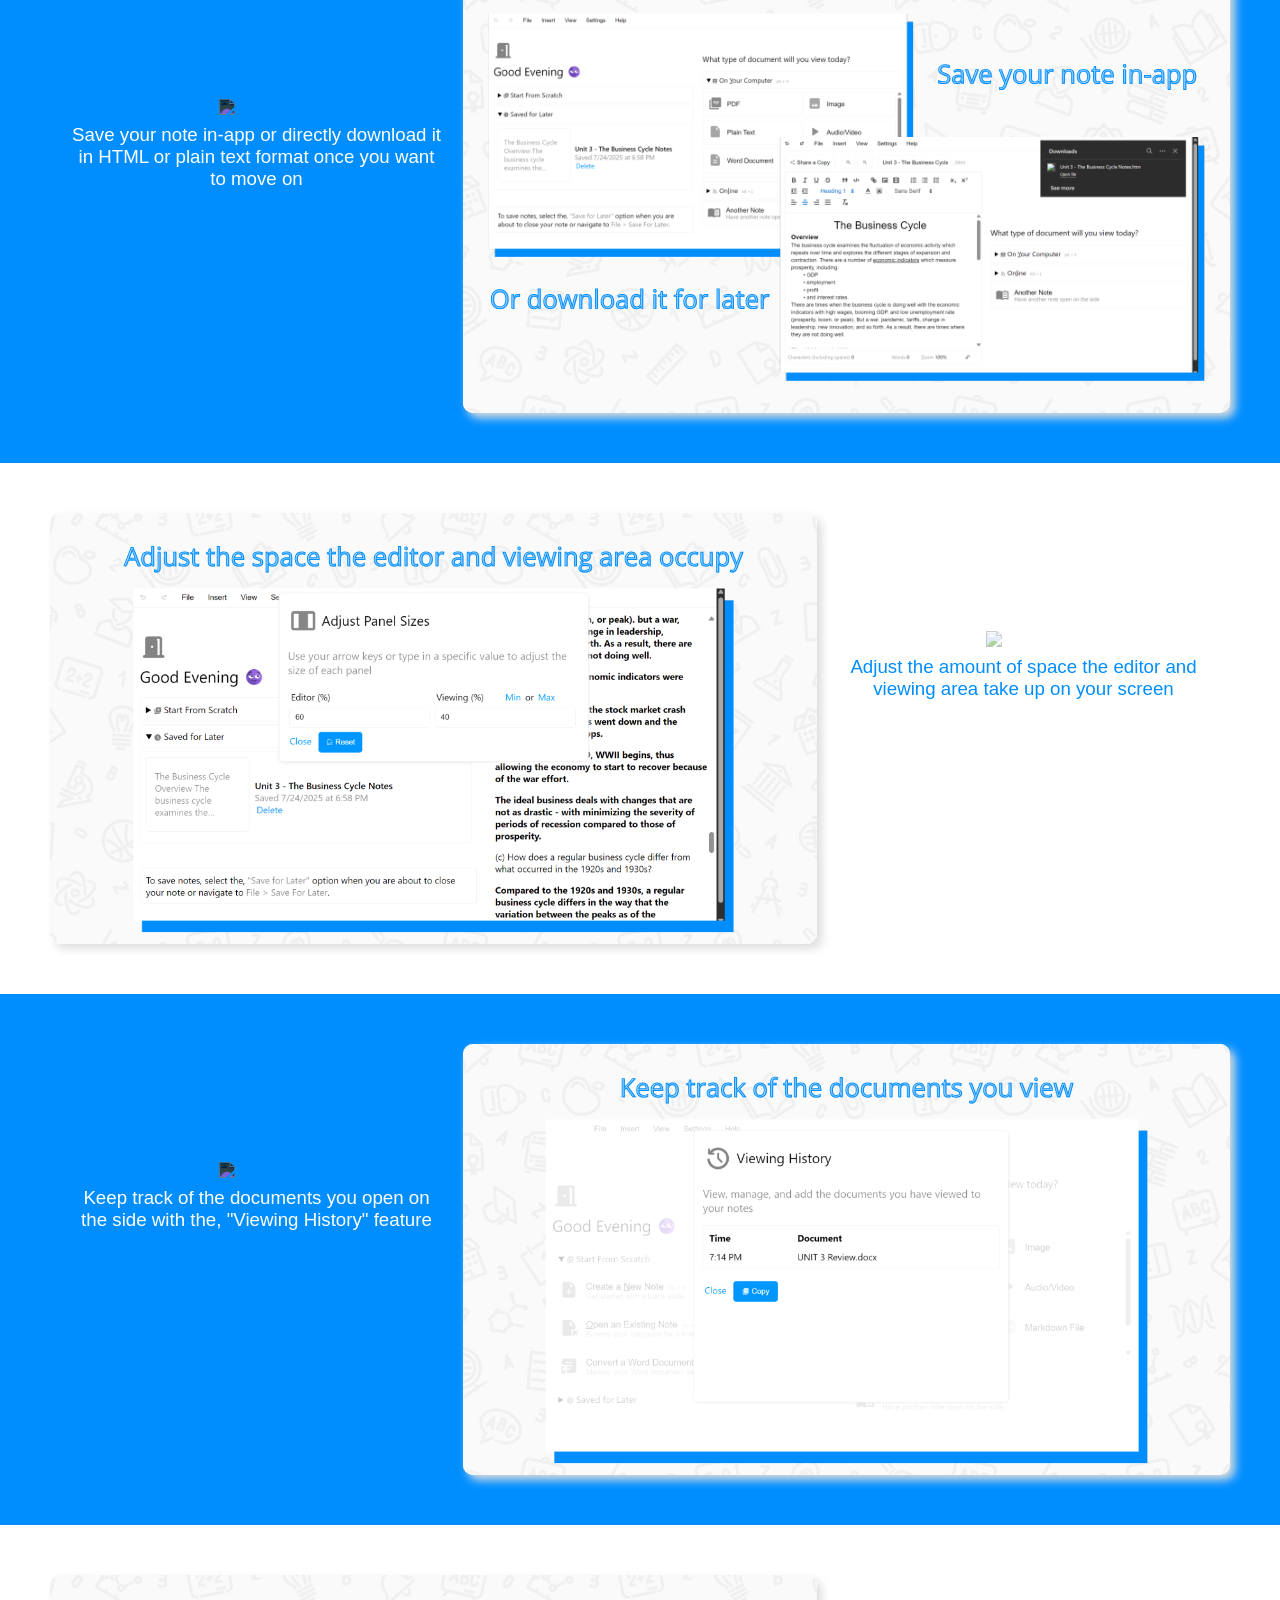
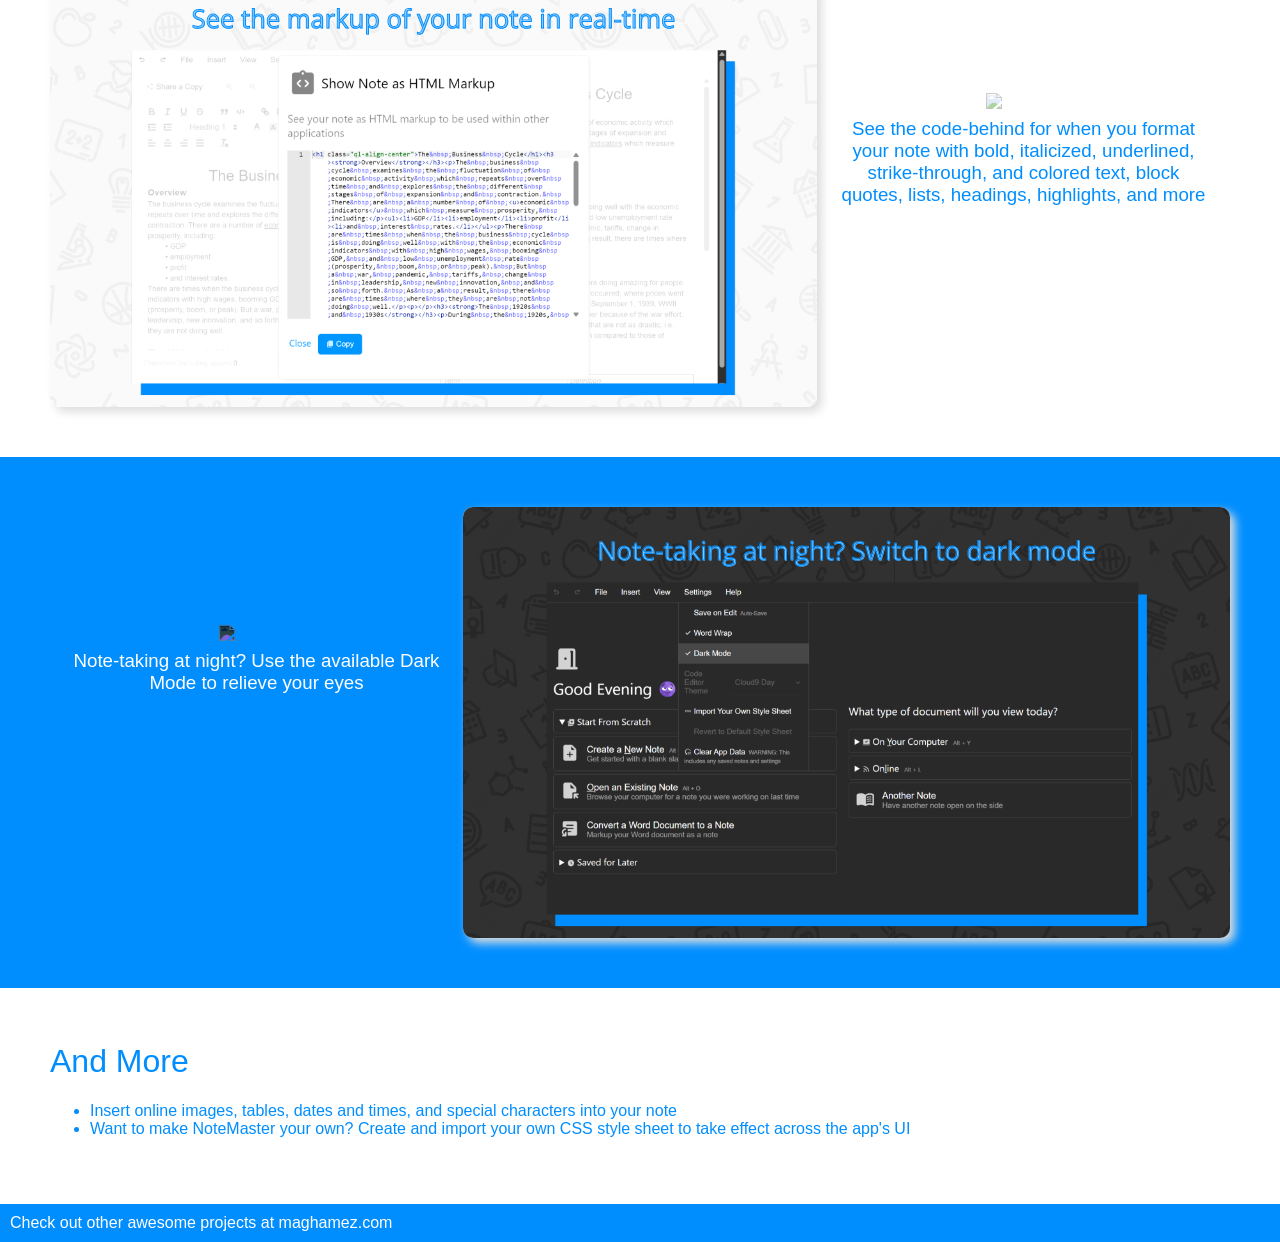
==== commit c72ff1fd: "Polished the app's main UI and added a feature to allow mobile users to view copies of notes sent to" ====
--- a/learn-more/index.html
+++ b/learn-more/index.html
@@ -8,10 +8,26 @@
 		<meta content="ie=edge" http-equiv="X-UA-Compatible" />
 		<meta content="width=device-width, initial-scale=1.0" name="viewport" />
 		<title>Learn More | NoteMaster</title>
+
+		<link
+			href="https://cdn.jsdelivr.net/npm/quill/dist/quill.snow.min.css"
+			rel="stylesheet"
+		/>
 	</head>
 
 	<body
-		onload="const mobileDetect = new MobileDetect(window.navigator.userAgent); if (mobileDetect.phone() !== null) { document.querySelector('#secondaryAction').hidden = true; document.querySelector('#openInBrowser').hidden = true }"
+		onload="
+			const mobileDetect = new MobileDetect(window.navigator.userAgent);
+			const urlSearchParams = new URLSearchParams(window.location.search);
+			const quill = new Quill('#sharedNoteView', { readOnly: true, modules: { toolbar: false }, theme: 'snow'});
+			if (mobileDetect.phone() !== null) { document.querySelector('#openInBrowser').hidden = true;
+				document.querySelector('#secondaryAction').classList = 'dialogOverlay' };
+			if (urlSearchParams.has('name') || urlSearchParams.has('markup')) { document.querySelector('#sharedNoteTitle').innerHTML = urlSearchParams.get('name');
+				quill.clipboard.dangerouslyPasteHTML(decodeURIComponent(urlSearchParams.get('markup')));
+				document.querySelector('#pasteSharedNoteLink').hidden = true;
+				document.querySelector('#sharedNoteView').hidden = false;
+				document.querySelector('#secondaryAction').click();
+				history.pushState(null, '', window.location.href.split('?')[0]); }"
 	>
 		<header>
 			<table style="width: 99%">
@@ -23,28 +39,90 @@
 					<div id="navigateToNoteMaster">
 						<td style="width: 20%">
 							<button
-								id="secondaryAction"
-								class="navigateToNoteMaster primaryButton"
-								onclick="window.open('https://github.com/j-m-a-g/notemaster/issues', '_blank')"
-							>
-								Send Feedback
-							</button>
-						</td>
-						<td style="width: 20%">
-							<button
+								class="dialogOverlay"
 								id="openInBrowser"
-								class="dialogOverlay"
 								onclick="window.location.href = '../'"
 							>
 								Open in Browser
 							</button>
 						</td>
+						<td style="width: 20%">
+							<button
+								class="navigateToNoteMaster primaryButton"
+								id="secondaryAction"
+								onclick="toggleDialog(true, 'sharedNoteViewer', 'viewSharedNoteURL')"
+							>
+								View a Shared Note
+							</button>
+						</td>
 					</div>
 				</tr>
 			</table>
 		</header>
 
-		<div style="padding-top: 45px">
+		<div hidden id="dialogFocusBackground">
+			<div
+				class="dialogOverlay"
+				id="sharedNoteViewer"
+				style="height: 90%; width: 85%; margin-left: 6%"
+			>
+				<table style="width: 100%">
+					<tr>
+						<td>
+							<img
+								class="reducedIntensity"
+								src="../assets/images/share_000000.svg"
+							/>
+						</td>
+						<td style="width: 90%">
+							<h2 class="dialogOverlay" id="sharedNoteTitle">
+								View a Shared Note
+							</h2>
+						</td>
+						<td>
+							<a
+								class="hyperlinkButton"
+								onclick="toggleDialog(false, 'sharedNoteViewer', null)"
+							>
+								Close
+							</a>
+						</td>
+					</tr>
+				</table>
+				<div id="pasteSharedNoteLink">
+					<h3 class="helperText" style="font-weight: normal; text-align: left">
+						Paste the link to the shared note below to quickly see its contents
+					</h3>
+					<input
+						id="viewSharedNoteURL"
+						placeholder="Enter URL here"
+						style="width: 97%"
+						type="url"
+					/>
+					<br />
+					<br />
+					<button
+						class="primaryButton"
+						onclick="
+							try { if (checkURLInput('viewSharedNoteURL') && document.querySelector('#viewSharedNoteURL').value.includes('https://j-m-a-g.github.io/notemaster')) { document.querySelector('#viewSharedNoteURL').value = `${window.location.href}${document.querySelector('#viewSharedNoteURL').value.slice(37)}`;
+											window.location.replace(document.querySelector('#viewSharedNoteURL').value) } } catch { alert('Please enter a valid URL') }"
+					>
+						<img
+							class="primaryButton menu"
+							src="../assets/images/file_open_000000.svg"
+						/>
+						View Note
+					</button>
+				</div>
+				<div
+					hidden
+					id="sharedNoteView"
+					style="height: 85%; user-select: text"
+				></div>
+			</div>
+		</div>
+
+		<div style="padding-top: 15%">
 			<div class="infoSection primarySection">
 				<img class="productScreenshot" src="assets/1.svg" />
 				<br />
@@ -55,7 +133,8 @@
 			</div>
 			<div class="infoSection secondarySection">
 				<h1>
-					Take your note-taking to another level<br />with <u>NoteMaster</u>
+					Take your note-taking to another level<br />with
+					<u class="infoSection">NoteMaster</u>
 				</h1>
 				<p>
 					Whether you're taking notes during a class or jotting down key points
@@ -79,7 +158,7 @@
 							class="reducedIntensity primaryButton featureIcon"
 							src="../assets/images/note_add_000000.svg"
 						/>
-						<h3>
+						<h3 class="productScreenshot">
 							Start from scratch and create a new note or open an existing one
 							from your device
 						</h3>
@@ -95,7 +174,7 @@
 							class="reducedIntensity featureIcon"
 							src="../assets/images/share_000000.svg"
 						/>
-						<h3>
+						<h3 class="productScreenshot">
 							Share a copy of your note to another person for online access in
 							any browser
 						</h3>
@@ -109,7 +188,7 @@
 							class="reducedIntensity primaryButton featureIcon"
 							src="../assets/images/download_000000.svg"
 						/>
-						<h3>
+						<h3 class="productScreenshot">
 							Save your note in-app or directly download it in HTML or plain
 							text format once you want to move on
 						</h3>
@@ -125,7 +204,7 @@
 							class="reducedIntensity featureIcon"
 							src="../assets/images/fit_width_000000.svg"
 						/>
-						<h3>
+						<h3 class="productScreenshot">
 							Adjust the amount of space the editor and viewing area take up on
 							your screen
 						</h3>
@@ -139,7 +218,7 @@
 							class="reducedIntensity primaryButton featureIcon"
 							src="../assets/images/more_time_000000.svg"
 						/>
-						<h3>
+						<h3 class="productScreenshot">
 							Keep track of the documents you open on the side with the,
 							"Viewing History" feature
 						</h3>
@@ -155,7 +234,7 @@
 							class="reducedIntensity featureIcon"
 							src="../assets/images/integration_instructions_000000.svg"
 						/>
-						<h3>
+						<h3 class="productScreenshot">
 							See the code-behind for when you format your note with bold,
 							italicized, underlined, strike-through, and colored text, block
 							quotes, lists, headings, highlights, and more
@@ -170,7 +249,7 @@
 							class="reducedIntensity primaryButton featureIcon"
 							src="../assets/images/check_000000.svg"
 						/>
-						<h3>
+						<h3 class="productScreenshot">
 							Note-taking at night? Use the available Dark Mode to relieve your
 							eyes
 						</h3>
@@ -198,6 +277,10 @@
 			<a href="https://maghamez.com" target="_blank">maghamez.com</a>
 		</footer>
 
+		<script src="https://cdn.jsdelivr.net/npm/quill/dist/quill.min.js"></script>
+
 		<script src="../assets/mobile-detect.js/mobile-detect.min.js"></script>
+		<script src="../js/fileViewing-min.js"></script>
+		<script src="../js/index-min.js"></script>
 	</body>
 </html>
--- a/css/index.css
+++ b/css/index.css
@@ -1,15 +1,17 @@
 :root {
+  --blueAccent50: #e2f1ff;
+  --blueAccent100: #b9dcff;
+  --blueAccent500: #008eff;
+  --blueAccent600: #0080ff;
+  --blueAccent700: #146dea;
+
   --lightAccent000: #ffffff;
   --lightAccent100: #fafafa;
   --lightAccent200: #f5f5f5;
   --lightAccent300: #f0f0f0;
   --lightAccent400: #dedede;
 
-  --blueAccent50: #e2f1ff;
-  --blueAccent100: #b9dcff;
-  --blueAccent500: #008eff;
-  --blueAccent600: #0080ff;
-  --blueAccent700: #146dea;
+  --defaultBorderRadius: 10px;
 }
 
 ::selection {
@@ -18,19 +20,19 @@
 
 html,
 body {
+  animation-duration: 1s;
+  animation-name: initialFadeIn;
+  background-color: var(--lightAccent100);
+  font-family: "Segoe UI", Tahoma, Geneva, Verdana, sans-serif;
+  margin: 0;
   scroll-behavior: smooth;
   user-select: none;
-  font-family: "Segoe UI", Tahoma, Geneva, Verdana, sans-serif;
-  margin: 0;
-  background-color: var(--lightAccent100);
-  animation-name: initialFadeIn;
-  animation-duration: 1s;
 }
 
 h1 {
   font-size: 1.75em;
+  font-weight: normal;
   margin-top: 5px;
-  font-weight: normal;
 }
 
 h2,
@@ -38,8 +40,8 @@
 h4,
 h5,
 h6 {
+  font-weight: normal;
   margin-top: 5px;
-  font-weight: normal;
 }
 
 a {
@@ -60,7 +62,7 @@
 input[type="number"] {
   background-color: var(--lightAccent000);
   border-color: var(--lightAccent400);
-  border-radius: 5px;
+  border-radius: var(--defaultBorderRadius);
   border-style: solid;
   border-width: 1px;
   height: fit-content;
@@ -75,8 +77,8 @@
 input[type="url"]:hover,
 select:focus,
 select:hover {
+  border-color: var(--blueAccent500);
   outline-style: none;
-  border-color: var(--blueAccent500);
 }
 
 input[type="text"]::placeholder,
@@ -86,12 +88,12 @@
 }
 
 summary {
-  padding: 10px;
-  border-radius: 5px;
-  border-style: solid;
-  border-color: var(--lightAccent400);
+  border-color: var(--lightAccent400);
+  border-radius: 10px;
+  border-style: solid;
   border-width: 1px;
   margin-bottom: 5px;
+  padding: 10px;
 }
 
 summary:hover {
@@ -103,15 +105,15 @@
 }
 
 select {
-  padding: 10px;
-  border-radius: 5px;
-  border-style: solid;
-  border-color: var(--lightAccent400);
+  border-color: var(--lightAccent400);
+  border-radius: var(--defaultBorderRadius);
+  border-style: solid;
+  padding: 10px;
 }
 
 progress {
-  width: 100%;
   appearance: none;
+  width: 100%;
 }
 
 progress::-webkit-progress-bar {
@@ -127,49 +129,49 @@
 }
 
 img.intermediateLoading {
+  animation-duration: 1s;
+  animation-iteration-count: infinite;
   animation-name: spinProgressIndicator;
-  animation-iteration-count: infinite;
-  animation-duration: 1s;
 }
 
 #snackbar {
+  animation-duration: 0.5s;
   animation-name: initialFadeIn;
-  animation-duration: 0.5s;
+  background-color: var(--blueAccent700);
+  border-radius: 10px;
+  box-shadow: 1px 1px 10px 1px var(--lightAccent400);
+  color: var(--lightAccent000);
   display: none;
-  box-shadow: 1px 1px 10px 1px var(--lightAccent400);
-  border-radius: 5px;
-  padding: 10px;
-  background-color: var(--blueAccent700);
-  color: var(--lightAccent000);
+  margin-left: 40%;
+  margin-top: 10px;
+  padding: 10px;
+  position: fixed;
   z-index: 10;
-  position: fixed;
-  margin-top: 10px;
-  margin-left: 40%;
 }
 
 #appMenu {
-  width: 100%;
-  position: fixed;
-  z-index: 1;
-  border-top-width: 0;
+  background-color: var(--lightAccent100);
+  border-bottom-width: 1px;
+  border-color: var(--lightAccent400);
   border-left-width: 0;
   border-right-width: 0;
+  border-style: solid;
+  border-top-width: 0;
+  position: fixed;
+  width: 100%;
+  z-index: 1;
+}
+
+button.menu {
+  background-color: transparent;
   border-bottom-width: 1px;
-  border-style: solid;
-  border-color: var(--lightAccent400);
-  background-color: var(--lightAccent100);
-}
-
-button.menu {
-  padding: 10px;
-  cursor: pointer;
-  background-color: transparent;
-  border-style: solid;
+  border-color: transparent;
   border-left-width: 0;
   border-right-width: 0;
+  border-style: solid;
   border-top-width: 0;
-  border-bottom-width: 1px;
-  border-color: transparent;
+  cursor: pointer;
+  padding: 10px;
 }
 
 button.menu:hover {
@@ -179,19 +181,19 @@
 
 button.menu:disabled,
 button.menu:disabled:hover {
-  opacity: 25%;
-  cursor: not-allowed;
   background-color: transparent;
   border-color: transparent;
+  cursor: not-allowed;
+  opacity: 25%;
 }
 
 div.menu {
-  border-style: solid;
-  border-color: var(--lightAccent400);
-  border-width: 1px;
+  background-color: var(--lightAccent000);
+  border-color: var(--lightAccent400);
+  border-style: solid;
+  border-width: 1px;
+  position: fixed;
   width: 22%;
-  background-color: var(--lightAccent000);
-  position: fixed;
   z-index: 1;
 }
 
@@ -201,17 +203,17 @@
 }
 
 button.menuDropdown {
-  padding: 10px;
-  cursor: pointer;
   background-color: transparent;
-  border-style: solid;
+  border-bottom-width: 1px;
   border-color: var(--lightAccent100);
-  border-top-width: 0;
   border-left-width: 0;
   border-right-width: 0;
-  border-bottom-width: 1px;
-  width: 100%;
+  border-style: solid;
+  border-top-width: 0;
+  cursor: pointer;
+  padding: 10px;
   text-align: left;
+  width: 100%;
 }
 
 button.menuDropdown:hover {
@@ -233,28 +235,28 @@
 }
 
 hr.menuDropdown {
+  border-color: var(--lightAccent400);
+  border-style: solid;
+  margin-bottom: 0;
   margin-top: 0;
-  margin-bottom: 0;
-  border-style: solid;
-  border-color: var(--lightAccent400);
 }
 
 span.menuDropdown {
+  font-size: 10px;
   margin-left: 1%;
-  font-size: 10px;
 }
 
 button.navButton {
+  background-color: var(--lightAccent000);
+  border-color: var(--lightAccent400);
+  border-radius: var(--defaultBorderRadius);
+  border-style: solid;
+  border-width: 1px;
+  height: fit-content;
   overflow: hidden;
   padding: 10px;
   text-overflow: ellipsis;
-  background-color: var(--lightAccent000);
-  border-radius: 5px;
-  border-style: solid;
-  height: fit-content;
   width: 37px;
-  border-width: 1px;
-  border-color: var(--lightAccent400);
 }
 
 button.navButton:hover {
@@ -270,23 +272,23 @@
 }
 
 td.appSection {
-  padding: 10px;
   background-color: var(--lightAccent100);
   border-radius: 5px;
+  height: 100%;
+  padding: 10px;
   width: 50%;
-  height: 100%;
 }
 
 button.appSection {
+  background-color: transparent;
+  border-color: var(--lightAccent400);
+  border-radius: var(--defaultBorderRadius);
+  border-style: solid;
+  border-width: 1px;
+  margin-bottom: 5px;
+  padding: 10px;
   text-align: left;
-  background-color: transparent;
-  border-style: solid;
-  border-color: var(--lightAccent400);
-  border-width: 1px;
-  margin-bottom: 5px;
-  padding: 10px;
-  width: 100%;
-  border-radius: 5px;
+  width: 100%;
 }
 
 button.appSection:hover {
@@ -303,31 +305,31 @@
 }
 
 img.appSection {
+  filter: grayscale(100%);
   margin-right: 10px;
   width: 32px;
-  filter: grayscale(100%);
 }
 
 #nothingSavedIndicator {
+  background-color: var(--lightAccent200);
+  border-color: var(--lightAccent400);
+  border-radius: 10px;
+  border-style: solid;
+  border-width: 1px;
   margin-top: 5px;
-  background-color: var(--lightAccent200);
-  padding: 10px;
-  border-radius: 5px;
-  border-color: var(--lightAccent400);
-  border-style: solid;
-  border-width: 1px;
+  padding: 10px;
 }
 
 div.savedNote {
-  padding: 10px;
-  width: 95%;
+  background-color: var(--lightAccent200);
+  border-color: var(--lightAccent400);
+  border-radius: 10px;
+  border-style: solid;
+  border-width: 1px;
   display: flex;
   margin-bottom: 5px;
-  background-color: var(--lightAccent200);
-  border-color: var(--lightAccent400);
-  border-style: solid;
-  border-width: 1px;
-  border-radius: 5px;
+  padding: 10px;
+  width: 95%;
 }
 
 div.savedNote:hover {
@@ -335,37 +337,37 @@
 }
 
 span.savedNoteTitle {
+  -webkit-box-orient: vertical;
+  -webkit-line-clamp: 1;
   display: -webkit-box;
-  -webkit-line-clamp: 1;
-  -webkit-box-orient: vertical;
+  font-weight: 500;
   overflow: hidden;
   text-overflow: ellipsis;
-  font-weight: 500;
 }
 
 div.savedNoteTitle {
   display: block;
-  margin-top: auto;
   margin-bottom: auto;
   margin-left: 10px;
+  margin-top: auto;
 }
 
 div.savedNotePreview {
+  background-color: var(--lightAccent000);
+  border-color: var(--lightAccent400);
+  border-radius: 5px;
+  border-style: solid;
+  border-width: 1px;
+  height: 100px;
+  margin-bottom: 10px;
   padding: 15px;
   width: 150px;
-  height: 100px;
-  background-color: var(--lightAccent000);
-  border-radius: 5px;
-  margin-bottom: 10px;
-  border-style: solid;
-  border-color: var(--lightAccent400);
-  border-width: 1px;
 }
 
 span.savedNotePreview {
+  -webkit-box-orient: vertical;
+  -webkit-line-clamp: 4;
   display: -webkit-box;
-  -webkit-line-clamp: 4;
-  -webkit-box-orient: vertical;
   overflow: hidden;
   text-overflow: ellipsis;
   width: 100%;
@@ -376,8 +378,8 @@
 }
 
 .helperText {
+  opacity: 50%;
   padding-top: 7px;
-  opacity: 50%;
 }
 
 h4.helperText {
@@ -389,24 +391,24 @@
 }
 
 div.dialogOverlay {
+  animation-duration: 0.25s;
+  animation-name: initialFadeIn;
+  background-color: var(--lightAccent000);
+  border-color: var(--lightAccent400);
+  border-radius: 10px;
+  border-style: solid;
+  border-width: 1px;
   box-shadow: 1px 1px 10px 1px var(--lightAccent400);
-  border-color: var(--lightAccent400);
-  border-style: solid;
-  border-width: 1px;
-  padding: 15px;
-  position: fixed;
-  background-color: var(--lightAccent000);
-  z-index: 2;
-  overflow-x: hidden;
-  overflow-y: auto;
+  height: fit-content;
   margin-left: 25%;
   margin-right: 25%;
   margin-top: 1%;
+  overflow-x: hidden;
+  overflow-y: auto;
+  padding: 15px;
+  position: fixed;
   width: 50%;
-  height: fit-content;
-  border-radius: 5px;
-  animation-name: initialFadeIn;
-  animation-duration: 0.25s;
+  z-index: 2;
 }
 
 h2.dialogOverlay {
@@ -415,17 +417,17 @@
 }
 
 button.primaryButton {
+  background-color: var(--blueAccent500);
+  border-color: var(--blueAccent500);
+  border-radius: var(--defaultBorderRadius);
+  border-style: solid;
+  border-width: 1px;
+  color: var(--lightAccent000);
+  height: fit-content;
   overflow: hidden;
+  padding: 10px;
   text-overflow: ellipsis;
   width: 100%;
-  height: fit-content;
-  padding: 10px;
-  border-radius: 5px;
-  border-style: solid;
-  border-width: 1px;
-  border-color: var(--blueAccent500);
-  background-color: var(--blueAccent500);
-  color: var(--lightAccent000);
 }
 
 button.primaryButton:hover {
@@ -449,16 +451,16 @@
 }
 
 button.dialogOverlay {
+  background-color: var(--lightAccent000);
+  border-color: var(--lightAccent400);
+  border-radius: var(--defaultBorderRadius);
+  border-style: solid;
+  border-width: 1px;
+  height: fit-content;
   overflow: hidden;
+  padding: 10px;
   text-overflow: ellipsis;
   width: 100%;
-  height: fit-content;
-  padding: 10px;
-  border-radius: 5px;
-  border-style: solid;
-  border-width: 1px;
-  background-color: var(--lightAccent000);
-  border-color: var(--lightAccent400);
 }
 
 button.dialogOverlay:hover {
@@ -470,12 +472,10 @@
 }
 
 a.hyperlinkButton {
-  padding-left: 3px;
-  padding-right: 3px;
-  padding-bottom: 3px;
-  border-radius: 5px;
+  border-radius: var(--defaultBorderRadius);
+  color: var(--blueAccent500);
   cursor: pointer;
-  color: var(--blueAccent500);
+  padding: 7.5px;
 }
 
 a.hyperlinkButton:hover {
@@ -483,9 +483,15 @@
   text-decoration: none;
 }
 
+a.hyperlinkButton:active {
+  border-color: var(--blueAccent500);
+  border-style: solid;
+  border-width: 1px;
+}
+
 span.copyOnClick:hover {
+  background-color: var(--blueAccent50);
   cursor: pointer;
-  background-color: var(--blueAccent50);
 }
 
 span.copyOnClick:active {
@@ -494,12 +500,10 @@
 
 #mainEditor {
   background-color: var(--lightAccent000);
+  border-color: var(--lightAccent400);
   height: 60%;
   overflow: auto;
   word-wrap: break-word;
-  border-color: var(--lightAccent400);
-  border-bottom-left-radius: 5px;
-  border-bottom-right-radius: 5px;
 }
 
 #mainEditor:active {
@@ -515,23 +519,23 @@
 }
 
 nav.statusBar {
+  background-color: var(--lightAccent200);
+  border-color: var(--lightAccent400);
+  border-radius: var(--defaultBorderRadius);
   border-style: solid;
   border-width: 1px;
   font-size: 12px;
-  border-color: var(--lightAccent400);
   margin-top: 5px;
-  border-radius: 5px;
-  background-color: var(--lightAccent200);
   padding: 5px;
 }
 
 div.saveBeforeClosing {
+  height: 100%;
   left: 0;
+  position: fixed;
   top: 0;
-  position: fixed;
+  width: 100%;
   z-index: 1;
-  width: 100%;
-  height: 100%;
 }
 
 h1.saveBeforeClosing {
@@ -545,13 +549,13 @@
 }
 
 #dialogFocusBackground {
+  background-color: rgba(255, 255, 255, 0.75);
+  height: 100%;
   left: 0;
+  position: fixed;
   top: 0;
-  position: fixed;
+  width: 100%;
   z-index: 1;
-  width: 100%;
-  height: 100%;
-  background-color: rgba(255, 255, 255, 0.75);
 }
 
 #noteName:focus {
@@ -559,19 +563,19 @@
 }
 
 #noteHTML {
-  margin-bottom: 5px;
-  width: 100%;
   height: 55%;
+  margin-bottom: 10px;
+  width: 100%;
 }
 
 #viewingHistoryTable {
-  width: 100%;
-  background-color: var(--lightAccent200);
-  border-color: var(--lightAccent400);
-  border-style: solid;
-  border-width: 1px;
+  background-color: var(--lightAccent200);
+  border-color: var(--lightAccent400);
   border-radius: 5px;
   border-spacing: 10px;
+  border-style: solid;
+  border-width: 1px;
+  width: 100%;
 }
 
 button.warningBanner {
@@ -581,28 +585,28 @@
 }
 
 div.symbolContainer {
-  width: 50px;
-  height: 50px;
-  border-width: 1px;
-  border-style: solid;
-  background-color: var(--lightAccent000);
-  border-color: var(--lightAccent300);
-  margin-right: 5px;
-  margin-bottom: 5px;
-  border-radius: 5px;
-}
-
-div.symbolContainer:hover {
-  background-color: var(--lightAccent200);
-  transform: scale(150%);
-}
-
-img.gettingStartedDialog {
-  width: 100%;
-  border-style: solid;
-  border-width: 1px;
+  background-color: var(--lightAccent000);
   border-color: var(--lightAccent300);
   border-radius: 5px;
+  border-style: solid;
+  border-width: 1px;
+  height: 50px;
+  margin-bottom: 5px;
+  margin-right: 5px;
+  width: 50px;
+}
+
+div.symbolContainer:hover {
+  background-color: var(--lightAccent200);
+  transform: scale(150%);
+}
+
+img.gettingStartedDialog {
+  border-color: var(--lightAccent300);
+  border-radius: 10px;
+  border-style: solid;
+  border-width: 1px;
+  width: 100%;
 }
 
 #mobileSizeIndication {
@@ -611,28 +615,28 @@
 }
 
 #embeddedCode {
+  border-color: var(--lightAccent400);
+  border-radius: 5px;
+  border-style: solid;
   font-family: "Segoe UI", Tahoma, Geneva, Verdana, sans-serif;
-  width: 95%;
   height: 100%;
   padding: 5px;
-  border-radius: 5px;
-  border-style: solid;
   resize: none;
+  width: 95%;
   word-wrap: normal;
-  border-color: var(--lightAccent400);
 }
 
 #embeddedCode:focus {
+  border-color: var(--blueAccent500);
   outline: none;
-  border-color: var(--blueAccent500);
 }
 
 #symbolsDisplay {
-  height: 250px;
-  padding: 15px;
   display: flex;
   flex-wrap: wrap;
+  height: 250px;
   overflow-y: auto;
+  padding: 15px;
 }
 
 @media screen and (max-width: 601px) {
--- a/learn-more/css/index.css
+++ b/learn-more/css/index.css
@@ -30,7 +30,7 @@
 	font-weight: 500;
 }
 
-h3 {
+h3.productScreenshot {
 	text-align: center;
 	font-weight: 500;
 }
@@ -43,7 +43,7 @@
 	width: 100%;
 }
 
-u {
+u.infoSection {
 	text-decoration-style: wavy;
 }
 
